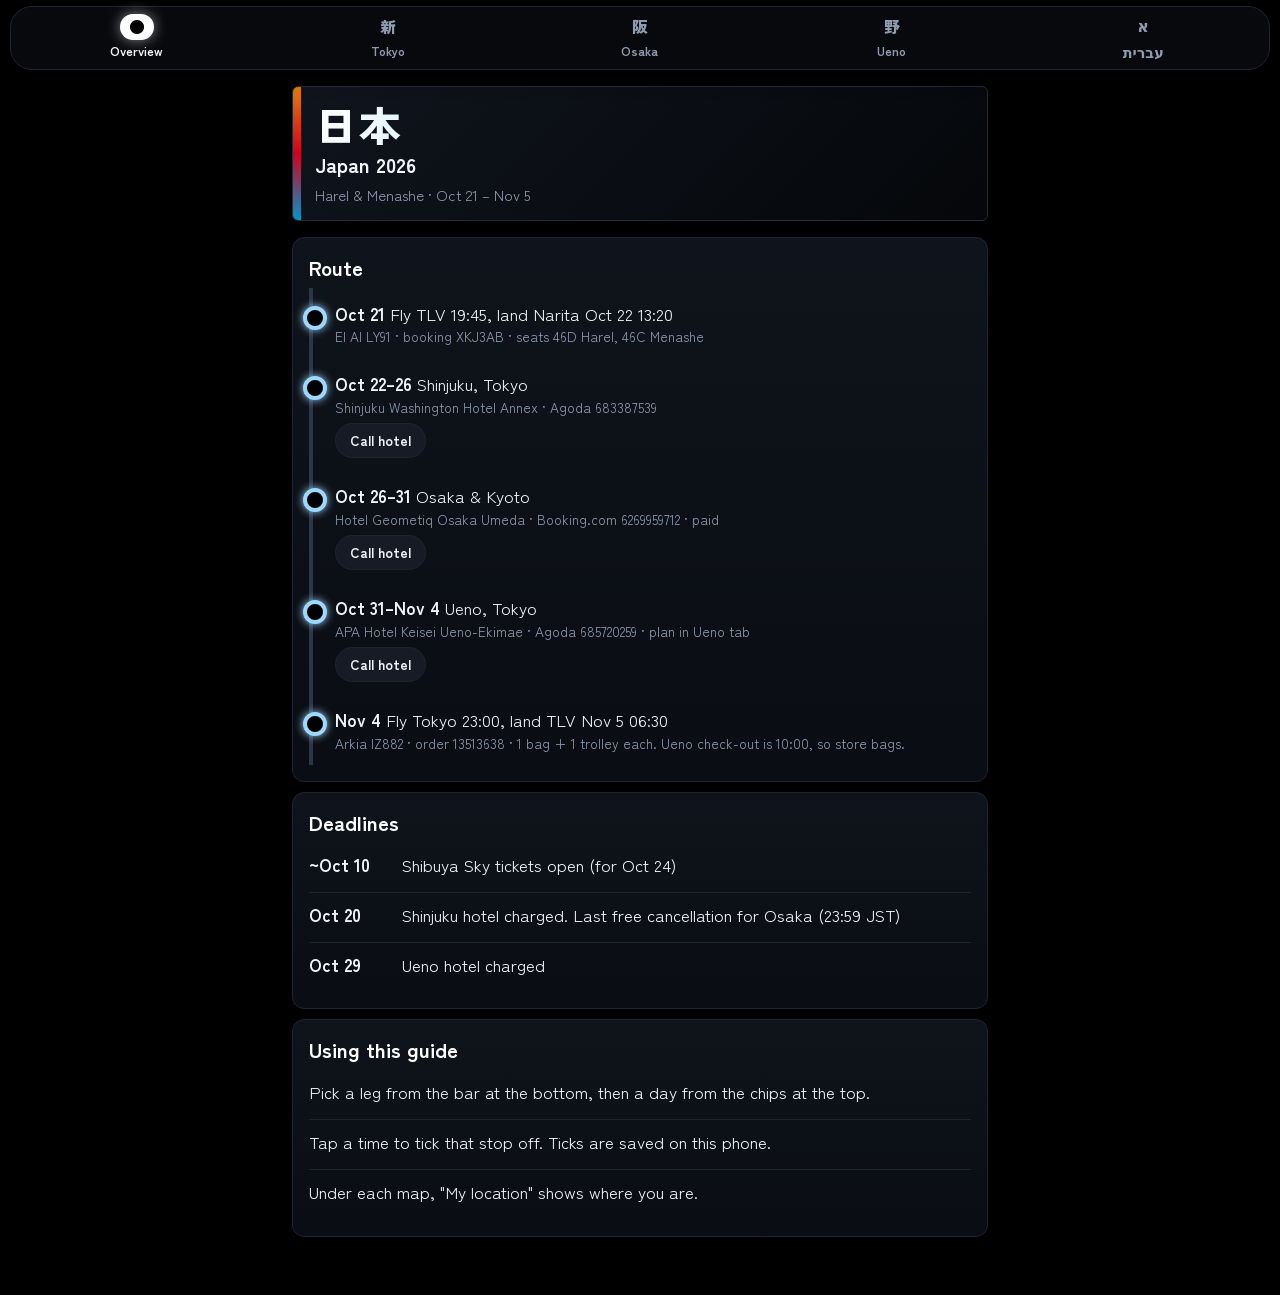
==== index.html @ aba6e469 "Lazy-load Leaflet, add service worker for offline use" ====
<!DOCTYPE html>
<html lang="en"><head><meta charset="utf-8"><meta name="viewport" content="width=device-width, initial-scale=1, viewport-fit=cover">
<meta name="theme-color" content="#000000"><title>Japan 2026</title>
<link rel="preconnect" href="https://fonts.googleapis.com"><link href="https://fonts.googleapis.com/css2?family=Zen+Kaku+Gothic+New:wght@400;500;700;900&display=swap" rel="stylesheet" media="print" onload="this.media='all'">
<style>:root {
  --bg:#000; --surface:#0d1017; --ink:#f2f4f8; --muted:#8f9bb0; --line:#1e2532; --soft:#161b26;
  --tab-h:64px; --font:"Zen Kaku Gothic New","Hiragino Sans","Yu Gothic",system-ui,-apple-system,"Segoe UI",sans-serif;
  color-scheme:dark;
}
* { box-sizing:border-box; -webkit-tap-highlight-color:transparent; }
html { scroll-behavior:smooth; }
body { margin:0; font-family:var(--font); font-size:17px; line-height:1.6; background:var(--bg); color:var(--ink); padding-bottom:calc(var(--tab-h) + env(safe-area-inset-bottom) + 16px); }
a { color:inherit; }
button { font:inherit; color:inherit; }
:focus-visible { outline:3px solid #0095c8; outline-offset:2px; }

.leg { display:none; max-width:720px; margin:0 auto; }
.leg.on { display:block; }
main { padding:6px 12px 24px; }
.panel { display:none; --c:var(--ink); }
.panel.on { display:block; }

/* Station nameplate */
.plate { position:relative; margin:12px 12px 0; padding:16px 16px 14px 22px; background:var(--surface); border:1px solid var(--line); border-radius:6px; overflow:hidden; }
.plate::before { content:""; position:absolute; left:0; top:0; bottom:0; width:8px; background:var(--ink); }
.plate .kanji { font-size:2.6rem; font-weight:900; line-height:1.05; letter-spacing:.04em; }
.plate h1 { margin:2px 0 0; font-size:1.25rem; font-weight:700; }
.plate p { margin:2px 0 0; color:var(--muted); font-size:.92rem; }
.pl-nb { display:flex; justify-content:space-between; margin-top:12px; padding-top:8px; border-top:1px solid var(--line); color:var(--muted); font-size:.85rem; font-weight:500; }

/* Day chips */
.chips { position:sticky; top:0; z-index:1200; display:flex; gap:8px; overflow-x:auto; padding:10px 12px; margin-top:8px; background:var(--bg); scrollbar-width:none; }
.chips::-webkit-scrollbar { display:none; }
.chips button { flex:0 0 auto; display:flex; flex-direction:column; align-items:center; justify-content:center; min-width:52px; height:56px; padding:0 10px; border-radius:14px; border:2px solid var(--line); background:var(--surface); cursor:pointer; line-height:1.1; }
.chips button b { font-size:1.25rem; font-weight:900; }
.chips button i { font-style:normal; font-size:.72rem; color:var(--muted); font-weight:500; }
.chips button.txt { font-weight:700; font-size:.95rem; padding:0 16px; }
.chips button.on { background:var(--c, var(--ink)); border-color:var(--c, var(--ink)); color:#fff; }
.chips button.on i { color:rgba(255,255,255,.85); }
.chips button.txt.on { --c:var(--ink); }
@media (prefers-color-scheme: dark) { .chips button.txt.on { background:#e9edf4; color:#0f1520; border-color:#e9edf4; } }

/* Cards */
.card { background:var(--surface); border:1px solid var(--line); border-radius:12px; padding:16px; margin:10px 0; }
.card h2 { margin:0 0 4px; font-size:1.3rem; line-height:1.25; font-weight:700; }
.date { color:var(--muted); font-size:.9rem; margin-bottom:10px; }
.day-head { display:flex; align-items:center; gap:12px; margin-bottom:8px; }
.badge { flex:0 0 auto; width:48px; height:48px; border-radius:50%; display:flex; align-items:center; justify-content:center; font-weight:900; font-size:1.3rem; color:#fff; background:var(--c); }
.steps { display:inline-block; background:var(--soft); color:var(--muted); font-size:.82rem; font-weight:500; padding:3px 12px; border-radius:99px; margin:2px 0 14px; }

/* Timeline as a transit line */
.timeline { position:relative; margin:0; padding:0 0 0 0; }
.timeline::before { content:""; position:absolute; left:79px; top:14px; bottom:14px; width:6px; border-radius:3px; background:var(--c); opacity:.85; }
.slot { position:relative; display:flex; gap:0; padding:8px 0 12px; }
.slot::before { content:""; position:absolute; left:73px; top:14px; width:18px; height:18px; border-radius:50%; background:var(--surface); border:4px solid var(--c); z-index:1; }
.slot.done::before { background:var(--c); }
.time { flex:0 0 64px; margin:0; padding:6px 0; text-align:left; font-weight:700; font-size:.88rem; line-height:1.25; color:var(--ink); background:none; border:0; cursor:pointer; min-height:44px; }
.slot.done .time, .slot.done .what { opacity:.5; }
.slot.done .what b { text-decoration:line-through; text-decoration-thickness:1px; }
.what { flex:1; padding-left:42px; min-width:0; }
.what b { display:block; font-size:1.02rem; font-weight:700; line-height:1.35; }
.what span { color:var(--muted); font-size:.93rem; }
.what b .tag { margin-left:6px; }
.what a.pic { display:inline-block; margin-top:4px; padding:4px 0; font-size:.85rem; font-weight:700; color:#0068b0; text-decoration:none; }
@media (prefers-color-scheme: dark) { .what a.pic { color:#6cb6ff; } }

.tag { display:inline-block; font-size:.7rem; font-weight:700; padding:1px 8px; border-radius:99px; vertical-align:middle; background:var(--soft); color:var(--muted); border:1px solid var(--line); }
.tag.book { background:#c8102e; border-color:#c8102e; color:#fff; }
.tag.food { background:#fde7c2; border-color:#f0c56f; color:#6b4300; }
.tag.opt { background:#d8f0e3; border-color:#a5d6bb; color:#14532d; }
.tag.move { background:var(--soft); }
@media (prefers-color-scheme: dark) { .tag.food { background:#4a3711; border-color:#7a5b1a; color:#ffd699; } .tag.opt { background:#143a28; border-color:#27623f; color:#9be3bb; } }

.note { background:#fff1cf; border-left:5px solid #e0a200; color:#4a3500; border-radius:6px; padding:10px 12px; margin-top:10px; font-size:.92rem; }
@media (prefers-color-scheme: dark) { .note { background:#3a2e10; color:#ffe2a0; } }

/* Maps and route button */
.daymap { height:300px; border-radius:10px; margin-top:12px; border:1px solid var(--line); background:#e8e4dc; }
.maptools { display:flex; flex-wrap:wrap; gap:8px; margin-top:8px; }
.maptools button, .maptools label { display:inline-flex; align-items:center; gap:6px; min-height:44px; padding:0 14px; border-radius:10px; border:1px solid var(--line); background:var(--soft); font-size:.9rem; font-weight:700; cursor:pointer; }
.route { display:flex; align-items:center; justify-content:center; min-height:48px; margin-top:8px; text-decoration:none; font-weight:700; border-radius:10px; background:var(--c); color:#fff; }

.pin { width:30px; height:30px; border-radius:50% 50% 50% 0; transform:rotate(-45deg); background:var(--c); border:2px solid #fff; display:flex; align-items:center; justify-content:center; box-shadow:0 2px 6px rgba(0,0,0,.45); }
.pin span { transform:rotate(45deg); color:#fff; font:700 12px var(--font); }
.pl { width:26px; height:26px; border-radius:50%; background:#fff; border:2px solid #17233a; display:flex; align-items:center; justify-content:center; font-size:14px; box-shadow:0 1px 4px rgba(0,0,0,.4); }
.leaflet-popup-content { font-family:var(--font); }

/* Tables, lists */
table { width:100%; border-collapse:collapse; font-size:.95rem; }
td, th { text-align:left; padding:10px 4px; border-top:1px solid var(--line); vertical-align:top; }
tr:first-child td { border-top:none; }
th { color:var(--muted); font-weight:700; border-top:none; font-size:.85rem; }
td:first-child { color:var(--muted); width:32%; }
ul { margin:8px 0 0; padding-left:20px; }
li { margin:6px 0; }
ul.plain, ul.checks { list-style:none; padding:0; }
ul.plain li { padding:8px 0; border-top:1px solid var(--line); }
ul.plain li:first-child { border-top:none; }
ul.plain b { display:inline-block; min-width:5.2em; }
ul.checks li { display:flex; gap:12px; align-items:flex-start; padding:8px 0; border-top:1px solid var(--line); cursor:pointer; }
ul.checks li:first-child { border-top:none; }
ul.checks input { flex:0 0 auto; width:24px; height:24px; margin-top:2px; accent-color:var(--ink); }
ul.checks li.done span { opacity:.5; text-decoration:line-through; }

.route-list { list-style:none; margin:8px 0 0; padding:0; }
.route-list li { margin:0; padding:12px 0 12px 22px; border-left:4px solid var(--ink); position:relative; }
.route-list li::before { content:""; position:absolute; left:-10px; top:18px; width:16px; height:16px; border-radius:50%; background:var(--surface); border:4px solid var(--ink); }
.route-list small { display:block; color:var(--muted); font-size:.85rem; line-height:1.4; }
.route-list a { display:inline-block; margin-top:6px; padding:6px 14px; border-radius:99px; background:var(--soft); border:1px solid var(--line); font-weight:700; font-size:.85rem; text-decoration:none; }
.today-card { border-left:8px solid var(--c, var(--ink)); }
.today-card button { min-height:48px; padding:0 20px; margin-top:6px; border:0; border-radius:10px; background:var(--c, var(--ink)); color:#fff; font-weight:700; cursor:pointer; }

/* Bottom bar */
.tabbar { position:fixed; left:0; right:0; bottom:0; z-index:1300; display:flex; height:calc(var(--tab-h) + env(safe-area-inset-bottom)); padding-bottom:env(safe-area-inset-bottom); background:var(--surface); border-top:1px solid var(--line); }
.tabbar button { flex:1; display:flex; flex-direction:column; align-items:center; justify-content:center; gap:2px; border:0; background:none; font-size:.78rem; font-weight:700; color:var(--muted); cursor:pointer; }
.tabbar .ic { display:flex; align-items:center; justify-content:center; width:34px; height:26px; border-radius:13px; font-size:1rem; font-weight:900; }
.tabbar button.on { color:var(--ink); }
.tabbar button.on .ic { background:var(--ink); color:var(--bg); }
.tabbar button.soon { opacity:.65; }

@media (prefers-reduced-motion: reduce) { html { scroll-behavior:auto; } }

/* ---- Black theme + life: glow in each day's line colour, one gentle motion layer ---- */
.plate { background:linear-gradient(135deg,#10141d 0%,#05070a 100%); border-color:#232b3a; }
.plate::before { width:8px; background:linear-gradient(180deg,#e0800a,#d4001a,#0095c8,#00946a,#7f5fc7,#d63f86,#e0800a); background-size:100% 300%; animation:lines 9s linear infinite; }
@keyframes lines { to { background-position:0 300%; } }
.plate .kanji { background:linear-gradient(90deg,#fff,#9fd8ff 50%,#ffb3d1); -webkit-background-clip:text; background-clip:text; color:transparent; }
.card { background:linear-gradient(180deg,#0f131b,#0a0d13); }
.card h2 { color:#fff; }

.chips { background:rgba(0,0,0,.88); backdrop-filter:blur(10px); }
.chips button { background:#0d1017; border-color:#222a38; transition:transform .15s, box-shadow .2s; }
.chips button:active { transform:scale(.94); }
.chips button.on { box-shadow:0 0 16px -1px var(--c, #fff), inset 0 0 0 1px rgba(255,255,255,.25); }
.chips button.txt.on { background:#f2f4f8; color:#000; border-color:#f2f4f8; box-shadow:0 0 14px rgba(255,255,255,.35); }

.badge { box-shadow:0 0 18px var(--c); }
.timeline::before { box-shadow:0 0 12px var(--c); opacity:1; }
.slot::before { background:#000; box-shadow:0 0 10px var(--c); }
.slot.done::before { background:var(--c); }
.slot:not(.done):first-child::before { animation:pulse 2.2s ease-out infinite; }
@keyframes pulse { 0% { box-shadow:0 0 0 0 var(--c); } 70% { box-shadow:0 0 0 12px transparent; } 100% { box-shadow:0 0 0 0 transparent; } }
.time { color:#fff; }
.what a.pic { color:#6cb6ff; }
.panel.on { animation:rise .35s ease-out; }
@keyframes rise { from { opacity:0; transform:translateY(8px); } to { opacity:1; transform:none; } }

.tag.food { background:#3d2d0c; border-color:#7a5b1a; color:#ffd699; }
.tag.opt { background:#10331f; border-color:#27623f; color:#9be3bb; }
.tag.book { box-shadow:0 0 10px rgba(255,40,70,.55); }
.note { background:#2a210a; color:#ffe2a0; border-left-color:#ffb800; }

.daymap { background:#111; border-color:#232b3a; }
.daymap .leaflet-tile-pane { filter:invert(1) hue-rotate(180deg) brightness(.95) contrast(.9) saturate(.8); }
.pin { box-shadow:0 0 14px var(--c), 0 2px 6px rgba(0,0,0,.6); }
.route { box-shadow:0 0 18px -4px var(--c); transition:transform .15s; }
.route:active, .today-card button:active { transform:scale(.97); }
.today-card { box-shadow:0 0 24px -8px var(--c, #fff); }
.route-list li { border-left-color:#2c3646; }
.route-list li::before { background:#000; border-color:#9fd8ff; box-shadow:0 0 8px #9fd8ff; }
.tabbar { background:rgba(8,10,15,.92); backdrop-filter:blur(12px); border-top-color:#222a38; }
.tabbar button.on .ic { background:#fff; color:#000; box-shadow:0 0 14px rgba(255,255,255,.5); }
ul.checks input { accent-color:#4fd1c5; }
@media (prefers-reduced-motion: reduce) { *, *::before { animation:none !important; } }

/* floating tab bar, lifted off the bottom edge */
:root { --tab-lift:22px; }
body { padding-bottom:calc(var(--tab-h) + var(--tab-lift) + env(safe-area-inset-bottom) + 24px); }
.tabbar { left:10px; right:10px; bottom:calc(var(--tab-lift) + env(safe-area-inset-bottom)); height:var(--tab-h); padding-bottom:0; border:1px solid var(--line); border-radius:22px; box-shadow:0 8px 28px rgba(0,0,0,.45); }
.tabbar button.he { font-size:.9rem; }
/* Google Translate (Hebrew): hide its banner/widget */
.skiptranslate iframe, .goog-te-banner-frame { display:none !important; }
body { top:0 !important; }
#gte { display:none; }
html[dir=rtl] .chips, html[dir=rtl] .tabbar { direction:rtl; }

/* tab bar at the top */
body { padding-top:calc(var(--tab-h) + env(safe-area-inset-top) + 10px); padding-bottom:24px; }
.tabbar { bottom:auto; top:calc(env(safe-area-inset-top) + 6px); box-shadow:0 6px 20px rgba(0,0,0,.4); }
.chips { top:calc(var(--tab-h) + env(safe-area-inset-top) + 12px); margin-top:0; }

.pn { display:inline-flex; align-items:center; justify-content:center; min-width:20px; height:20px; padding:0 5px; margin-right:7px; border-radius:10px; background:var(--c); color:#fff; font:700 12px var(--font); vertical-align:1px; box-sizing:border-box; }
.todo-h { margin:18px 0 6px; font:700 13px var(--font); letter-spacing:.04em; text-transform:uppercase; opacity:.7; }
</style></head><body>
<section class="leg" id="leg0">
<header class="plate"><div class="kanji">日本</div><div class="pl-main"><h1>Japan 2026</h1><p>Harel &amp; Menashe &middot; Oct 21 &ndash; Nov 5</p></div></header>
<main>
<article class="panel on" id="ov"><div id="today"></div>
<div class="card"><h2>Route</h2><ol class="route-list">
<li><b>Oct 21</b> Fly TLV 19:45, land Narita Oct 22 13:20<small>El Al LY91 &middot; booking XKJ3AB &middot; seats 46D Harel, 46C Menashe</small></li>
<li><b>Oct 22&ndash;26</b> Shinjuku, Tokyo<small>Shinjuku Washington Hotel Annex &middot; Agoda 683387539</small><a href="tel:+81333433111">Call hotel</a></li>
<li><b>Oct 26&ndash;31</b> Osaka &amp; Kyoto<small>Hotel Geometiq Osaka Umeda &middot; Booking.com 6269959712 &middot; paid</small><a href="tel:+81663111551">Call hotel</a></li>
<li><b>Oct 31&ndash;Nov 4</b> Ueno, Tokyo<small>APA Hotel Keisei Ueno-Ekimae &middot; Agoda 685720259 &middot; plan in Ueno tab</small><a href="tel:+81358466811">Call hotel</a></li>
<li><b>Nov 4</b> Fly Tokyo 23:00, land TLV Nov 5 06:30<small>Arkia IZ882 &middot; order 13513638 &middot; 1 bag + 1 trolley each. Ueno check-out is 10:00, so store bags.</small></li>
</ol></div>
<div class="card"><h2>Deadlines</h2><ul class="plain">
<li><b>~Oct 10</b> Shibuya Sky tickets open (for Oct 24)</li>
<li><b>Oct 20</b> Shinjuku hotel charged. Last free cancellation for Osaka (23:59 JST)</li>
<li><b>Oct 29</b> Ueno hotel charged</li></ul></div>
<div class="card"><h2>Using this guide</h2><ul class="plain">
<li>Pick a leg from the bar at the bottom, then a day from the chips at the top.</li>
<li>Tap a time to tick that stop off. Ticks are saved on this phone.</li>
<li>Under each map, "My location" shows where you are.</li></ul></div>
</article></main></section>
<section class="leg" id="leg1"><header class="plate"><div class="kanji">新宿</div><div class="pl-main"><h1>Shinjuku, Tokyo</h1><p>Thu Oct 22 &ndash; Mon Oct 26 &middot; 4 nights &middot; Shinjuku Washington Hotel Annex</p></div><div class="pl-nb"><span>&lsaquo; Narita</span><span>Osaka &rsaquo;</span></div></header><nav class="chips"><button class="txt" data-p="l1-info">Info</button><button data-p="l1-day1" style="--c:#e0800a"><b>22</b><i>Thu</i></button><button data-p="l1-day2" style="--c:#d4001a"><b>23</b><i>Fri</i></button><button data-p="l1-day3" style="--c:#0095c8"><b>24</b><i>Sat</i></button><button data-p="l1-day4" style="--c:#00946a"><b>25</b><i>Sun</i></button><button data-p="l1-day5" style="--c:#7f5fc7"><b>26</b><i>Mon</i></button><button class="txt" data-p="l1-steps">Steps</button><button class="txt" data-p="l1-walkin">Walk-in</button><button class="txt" data-p="l1-todo">To book</button></nav><main><article class="panel" id="l1-info"><div class="card">
  <h2>Hotel &amp; Logistics</h2>
  <table>
    <tr><td>Hotel</td><td>Shinjuku Washington Hotel Annex<br>Nishishinjuku 3-2-9, Shinjuku-ku, Tokyo 160-8336</td></tr>
    <tr><td>Check-in / out</td><td>After 14:00 (Oct 22) / before 11:00 (Oct 26)</td></tr>
    <tr><td>Room</td><td>Standard Double, non-smoking (twin beds requested, not guaranteed)</td></tr>
    <tr><td>Booking</td><td>Agoda #683387539 &middot; hotel tel +81 3 3343 3111</td></tr>
    <tr><td>Station to hotel</td><td>Underground pedestrian tunnel from Shinjuku Station to the hotel area. Calm and flat, no need for a taxi.</td></tr>
    <tr><td>Arrival</td><td>EL AL LY91 lands Narita 13:20 on Oct 22</td></tr>
  </table>
</div></article><article class="panel" id="l1-day1" data-date="2026-10-22" style="--c:#e0800a"><div class="card">
  <div class="day-head"><div class="badge">22</div><div><h2>Neon Shinjuku</h2><div class="date" style="margin:0">Thu, Oct 22 &middot; arrival day, keep it light</div></div></div>
  <div class="steps">Est. ~10,000 steps (~7 km), including the airport</div>
  <div class="timeline">
    <div class="slot"><div class="time">13:20</div><div class="what"><b>Land at Narita</b><span>Immigration and bags take about 1 to 1.5 hours.</span></div></div>
    <div class="slot"><div class="time">~15:00</div><div class="what"><b>Train to Shinjuku</b><span>Narita Express is about 80 minutes. From Shinjuku Station, use the underground walkway to the hotel. Expect to reach the hotel around 16:30 to 17:00.</span></div></div>
    <div class="slot"><div class="time">17:00</div><div class="what"><b>Check in, drop bags, short rest</b></div></div>
    <div class="slot"><div class="time">18:00</div><div class="what"><b><span class="pn">1</span>Omoide Yokocho (Memory Lane)</b><span>Lanterns are lit and smoke rises from the yakitori stalls. Go before the peak late rush.</span></div></div>
    <div class="slot"><div class="time">19:30</div><div class="what"><b><span class="pn">2-3</span>East Shinjuku &amp; Kabukicho</b><span>Neon signs, street vibe, and the giant 3D cat near the east exit.</span></div></div>
    <div class="slot"><div class="time">20:15</div><div class="what"><b><span class="pn">4-5</span>Hanazono Shrine &amp; Golden Gai<span class="tag">added</span></b><span>Small vermilion shrine next to Kabukicho, then walk through the alleys of tiny bars. Head back to the hotel and sleep early.</span></div></div>
    <div class="slot"><div class="time">Optional</div><div class="what"><b><span class="pn">6</span>Tokyo Metropolitan Government Building<span class="tag opt">optional</span></b><span>Free 45th-floor night view, walkable from the hotel. Skip it if jet lag hits.</span></div></div>
  </div>
  <div class="daymap" id="l1-map1"></div>
  <a class="route" data-day="1" target="_blank" rel="noopener">Open Day 1 route in Google Maps</a>
</div></article><article class="panel" id="l1-day2" data-date="2026-10-23" style="--c:#d4001a"><div class="card">
  <div class="day-head"><div class="badge">23</div><div><h2>Forest Shrine &amp; Shibuya</h2><div class="date" style="margin:0">Fri, Oct 23</div></div></div>
  <div class="steps">Est. ~14,000 steps (~10 km), up to ~16,500 with the optional stops</div>
  <div class="timeline">
    <div class="slot"><div class="time">8:00-9:30</div><div class="what"><b><span class="pn">1</span>Meiji Jingu Shrine</b><span>Go at opening for quiet gravel forest paths and few crowds.</span></div></div>
    <div class="slot"><div class="time">9:45</div><div class="what"><b><span class="pn">2</span>Takeshita Street, Harajuku<span class="tag opt">if there is time</span></b><span>Right outside the shrine exit. Crowded and colorful, so only a short walk through.</span></div></div>
    <div class="slot"><div class="time">Midday</div><div class="what"><b><span class="pn">3</span>Omotesando Avenue</b><span>Easy stroll.</span></div></div>
    <div class="slot"><div class="time">Afternoon</div><div class="what"><b><span class="pn">4-5</span>Cat Street to Shibuya</b><span>Walk it, then see the Shibuya Scramble.</span></div></div>
    <div class="slot"><div class="time">Evening</div><div class="what"><b><span class="pn">6</span>Miyashita Park rooftop garden &amp; dinner</b></div></div>
    <div class="slot"><div class="time">After dinner</div><div class="what"><b><span class="pn">7</span>Nonbei Yokocho, Shibuya<span class="tag opt">if there is time</span></b><span>Small lantern alley near Shibuya Station, a quieter version of Omoide Yokocho.</span></div></div>
  </div>
  <div class="daymap" id="l1-map2"></div>
  <a class="route" data-day="2" target="_blank" rel="noopener">Open Day 2 route in Google Maps</a>
</div></article><article class="panel" id="l1-day3" data-date="2026-10-24" style="--c:#0095c8"><div class="card">
  <div class="day-head"><div class="badge">24</div><div><h2>Market, Gardens &amp; Sunset Deck</h2><div class="date" style="margin:0">Sat, Oct 24 &middot; Tsukiji moved here because many stalls are closed on Sundays</div></div></div>
  <div class="steps">Est. ~16,500 steps (~12 km)</div>
  <div class="timeline">
    <div class="slot"><div class="time">8:00-10:00</div><div class="what"><b><span class="pn">1</span>Tsukiji Outer Market</b><span>Street food: tamagoyaki, grilled skewers, fruit, green tea. Best early.</span></div></div>
    <div class="slot"><div class="time">~10:00</div><div class="what"><b><span class="pn">2</span>Tsukiji Hongwanji Temple<span class="tag">added</span></b><span>Next to the market, free to enter, with an unusual Indian-style building.</span></div></div>
    <div class="slot"><div class="time">~10:30</div><div class="what"><b><span class="pn">3</span>Hamarikyu Gardens<span class="tag">added</span></b><span>About a 15 minute walk from the market. Tidal pond and a teahouse, small entry fee.</span></div></div>
    <div class="slot"><div class="time">~16:00</div><div class="what"><b><span class="pn">4</span>Shibuya Sky, sunset slot<span class="tag book">book ticket</span></b><span>Sunset is around 16:50 in late October, so enter by about 16:00. Then dinner.</span></div></div>
  </div>
  <div class="note">This is the heaviest day. Shimokitazawa moved to Leg 3 (Nov 3). Drop Hamarikyu first if anyone is tired.</div>
  <div class="daymap" id="l1-map3"></div>
  <a class="route" data-day="3" target="_blank" rel="noopener">Open Day 3 route in Google Maps</a>
</div></article><article class="panel" id="l1-day4" data-date="2026-10-25" style="--c:#00946a"><div class="card">
  <div class="day-head"><div class="badge">25</div><div><h2>Garden, teamLab &amp; Tokyo Tower Temple</h2><div class="date" style="margin:0">Sun, Oct 25</div></div></div>
  <div class="steps">Est. ~16,000 steps (~11.5 km)</div>
  <div class="timeline">
    <div class="slot"><div class="time">9:00-10:30</div><div class="what"><b><span class="pn">1</span>Shinjuku Gyoen National Garden</b><span>Opens at 9:00. Peaceful autumn paths. Closed Mondays.</span></div></div>
    <div class="slot"><div class="time">~11:00</div><div class="what"><b><span class="pn">2</span>Isetan Shinjuku food hall<span class="tag">added</span></b><span>Basement food hall, a short walk from the garden. Good for lunch or snacks. Check the opening time first.</span></div></div>
    <div class="slot"><div class="time">Midday</div><div class="what"><b><span class="pn">3</span>teamLab Borderless, Azabudai Hills<span class="tag book">book ticket</span></b><span>Timed entry.</span></div></div>
    <div class="slot"><div class="time">Afternoon</div><div class="what"><b><span class="pn">4</span>Zojo-ji Temple</b><span>600-year-old temple with its big wooden gate framing Tokyo Tower. About a 10 to 15 minute walk from Azabudai Hills.</span></div></div>
    <div class="slot"><div class="time">Evening</div><div class="what"><b><span class="pn">5</span>Akasaka Hie Shrine &amp; relaxed dinner<span class="tag">added</span></b><span>Famous row of red torii gates, then dinner in Akasaka or back near Shinjuku. Pack tonight for the Osaka move.</span></div></div>
  </div>
  <div class="daymap" id="l1-map4"></div>
  <a class="route" data-day="4" target="_blank" rel="noopener">Open Day 4 route in Google Maps</a>
</div></article><article class="panel" id="l1-day5" data-date="2026-10-26" style="--c:#7f5fc7"><div class="card">
  <div class="day-head"><div class="badge">26</div><div><h2>Move to Osaka</h2><div class="date" style="margin:0">Mon, Oct 26</div></div></div>
  <div class="steps">Est. ~2,000 steps before the train (~1.5 km)</div>
  <div class="timeline">
    <div class="slot"><div class="time">Before 11:00</div><div class="what"><b>Check out</b><span>Continues in Leg 2 (Osaka, Hotel Geometiq Umeda).</span></div></div>
  </div>
</div></article><article class="panel" id="l1-steps"><div class="card">
  <h2>Steps Overview</h2>
  <div class="date">Rough estimates at about 1,400 steps per km, including station transfers. Real numbers depend on pace and detours.</div>
  <table>
    <tr><th>Day</th><th>Steps</th><th>Distance</th></tr>
    <tr><td>Thu Oct 22</td><td>~10,000</td><td>~7 km</td></tr>
    <tr><td>Fri Oct 23</td><td>~14,000 to 16,500</td><td>~10 to 12 km</td></tr>
    <tr><td>Sat Oct 24</td><td>~16,500</td><td>~12 km</td></tr>
    <tr><td>Sun Oct 25</td><td>~16,000</td><td>~11.5 km</td></tr>
  </table>
</div></article><article class="panel" id="l1-walkin"><div class="card"><h2>Walk-in and tips</h2><ul class="plain"><li>Saved reel place, Chermside steak sandwich, Harajuku: Fri Oct 23 around 12:00, between Omotesando and Cat Street. Walk-in.</li><li>Saved reel place, Zauo Shibuya (catch your own fish): Fri Oct 23 dinner at ~18:30, after Miyashita Park. Walk-in, but check if it takes bookings for the evening.</li><li>From the Hoang Pham guide, Uobei Shibuya Dogenzaka (conveyor-belt sushi ordered on a touchscreen, sent out on a fast belt): Fri Oct 23 at ~19:30 if you skip Zauo, or a quick lunch near Shibuya Crossing. Walk-in, expect a short queue at peak hours.</li><li>From the guide, Ichiran Ramen (solo booths, tick your own order sheet): Sat Oct 24 late evening, or Oct 22 night in Shinjuku. Open 24h at most branches, walk-in.</li><li>Saved reel place, Kinpuku Sakaba, Kabukicho (all-you-can-drink): Thu Oct 22 after Golden Gai, ~21:00, or Sun Oct 25 evening if you are too tired on arrival. Walk-in. Same area as the Giant 3D Cat and Godzilla Head (Oct 22, ~19:30).</li><li>Verify opening hours on official sites before each day</li></ul></div></article><article class="panel" id="l1-todo"><div class="card"><h2>To book</h2><h3 class="todo-h">Transport</h3><ul><li>Narita Express to Shinjuku for Oct 22</li></ul><h3 class="todo-h">Attractions and tickets</h3><ul><li>Shibuya Sky, sunset slot on Oct 24: sales open 14 days ahead, so about Oct 10. Check the exact opening time on the site.</li><li>teamLab Borderless, ticket for Oct 25: usually available, so low priority. Book once plans are firm.</li></ul></div></article></main></section>
<section class="leg" id="leg2"><header class="plate"><div class="kanji">大阪</div><div class="pl-main"><h1>Osaka &amp; Kyoto</h1><p>Mon Oct 26 &ndash; Sat Oct 31 &middot; 5 nights &middot; Hotel Geometiq Osaka Umeda</p></div><div class="pl-nb"><span>&lsaquo; Shinjuku</span><span>Ueno &rsaquo;</span></div></header><nav class="chips"><button class="txt" data-p="l2-info">Info</button><button data-p="l2-day1" style="--c:#7f5fc7"><b>26</b><i>Mon</i></button><button data-p="l2-day2" style="--c:#008f8b"><b>27</b><i>Tue</i></button><button data-p="l2-day3" style="--c:#8c5528"><b>28</b><i>Wed</i></button><button data-p="l2-day4" style="--c:#d63f86"><b>29</b><i>Thu</i></button><button data-p="l2-day5" style="--c:#0068b0"><b>30</b><i>Fri</i></button><button data-p="l2-day6" style="--c:#4f9e3f"><b>31</b><i>Sat</i></button><button class="txt" data-p="l2-steps">Steps</button><button class="txt" data-p="l2-walkin">Walk-in</button><button class="txt" data-p="l2-todo">To book</button></nav><main><article class="panel" id="l2-info"><div class="card">
  <h2>Hotel &amp; Logistics</h2>
  <table>
    <tr><td>Hotel</td><td>HOTEL GEOMETIQ Osaka Umeda, an Ascend Collection Hotel<br>Kita-ku Sonezaki 2-15-23, Osaka 530-0051</td></tr>
    <tr><td>Check-in / out</td><td>From 15:00 (Oct 26) / by 11:00 (Oct 31)</td></tr>
    <tr><td>Room</td><td>Superior Twin, non-smoking, no meals</td></tr>
    <tr><td>Booking</td><td>Booking.com #6269959712 &middot; hotel tel +81 6 6311 1551</td></tr>
    <tr><td>Paid</td><td>Already paid in full. Local accommodation tax is paid at the hotel. Free cancellation until Oct 20, 23:59 JST.</td></tr>
    <tr><td>Why this base</td><td>Osaka Station and Umeda are close by. Kyoto is about 30 minutes from Osaka Station on the JR Special Rapid, so both Kyoto days are day trips with no hotel change.</td></tr>
  </table>
</div></article><article class="panel" id="l2-day1" data-date="2026-10-26" style="--c:#7f5fc7"><div class="card">
  <div class="day-head"><div class="badge">26</div><div><h2>Arrive &amp; Aquarium</h2><div class="date" style="margin:0">Mon, Oct 26 &middot; early start so the day is not lost to travel</div></div></div>
  <div class="steps">Est. ~10,000 steps (~7 km), including stations with luggage</div>
  <div class="timeline">
    <div class="slot"><div class="time">~7:30</div><div class="what"><b>Check out of Shinjuku<span class="tag move">travel</span></b><span>Check-out is before 11:00, so an early start is fine. Chuo Line from Shinjuku to Tokyo Station is about 15 minutes.</span></div></div>
    <div class="slot"><div class="time">~8:30</div><div class="what"><b>Shinkansen Tokyo to Shin-Osaka<span class="tag book">book seats</span></b><span>About 2.5 hours on the fast Nozomi, arriving around 11:00. Book reserved seats and check the large-suitcase rule. Buy a bento at Tokyo Station for the train.</span></div></div>
    <div class="slot"><div class="time">~11:30</div><div class="what"><b>Drop bags at the hotel<span class="tag move">travel</span></b><span>Check-in is not until 15:00, so ask the hotel to hold the luggage. JR from Shin-Osaka to Osaka Station, then a short walk.</span></div></div>
    <div class="slot"><div class="time">~12:30</div><div class="what"><b>Lunch around Umeda<span class="tag food">food</span></b><span>Easy meal near the hotel while waiting for check-in.</span></div></div>
    <div class="slot"><div class="time">~15:30</div><div class="what"><b>Check in and rest</b><span>Back at the hotel from 15:00. Short rest.</span></div></div>
    <div class="slot"><div class="time">~17:30</div><div class="what"><b><span class="pn">1</span>Osaka Aquarium Kaiyukan</b><span>One of the world's biggest aquariums, built around a huge Pacific Ocean tank with a whale shark. Open 10:00 to 20:00 in October with last entry at 19:00, so an evening visit works. Allow about 2 hours. JR Loop Line to Bentencho, then the Chuo Line to Osakako, about 30 minutes.</span><a class="pic" href="https://www.google.com/search?tbm=isch&q=Osaka+Aquarium+Kaiyukan+whale+shark" target="_blank" rel="noopener">See photos</a></div></div>
    <div class="slot"><div class="time">~19:45</div><div class="what"><b>Dinner on the way back<span class="tag food">food</span></b><span>Near the aquarium harbor area or back around Umeda. Early night.</span></div></div>
    <div class="slot"><div class="time">Optional</div><div class="what"><b><span class="pn">2</span>Umeda Sky Building, Floating Garden Observatory<span class="tag opt">optional</span></b><span>Two towers joined at the top by an open-air circular walkway with night views. Close to the hotel, so an easy option if you have energy left, or on the morning of Oct 31.</span><a class="pic" href="https://www.google.com/search?tbm=isch&q=Umeda+Sky+Building+Floating+Garden" target="_blank" rel="noopener">See photos</a></div></div>
  </div>
  <div class="note">Long day because of the early start. The shinkansen ride is your rest. If tired, skip the aquarium.</div>
  <div class="daymap" id="l2-map1"></div>
  <a class="route" data-day="1" target="_blank" rel="noopener">Open Oct 26 route in Google Maps</a>
</div></article><article class="panel" id="l2-day2" data-date="2026-10-27" style="--c:#008f8b"><div class="card">
  <div class="day-head"><div class="badge">27</div><div><h2>Kyoto: Fushimi Inari to Nishiki</h2><div class="date" style="margin:0">Tue, Oct 27 &middot; Kyoto day 1, south and east Kyoto</div></div></div>
  <div class="steps">Est. ~16,000 steps (~11.5 km), or ~19,000 with the Philosopher's Path</div>
  <div class="timeline">
    <div class="slot"><div class="time">7:30</div><div class="what"><b>Osaka to Fushimi Inari<span class="tag move">travel</span></b><span>JR Special Rapid to Kyoto (about 30 minutes), then the JR Nara Line to Inari Station (5 minutes).</span></div></div>
    <div class="slot"><div class="time">8:30-10:30</div><div class="what"><b><span class="pn">1</span>Fushimi Inari Taisha</b><span>Thousands of red torii gates winding up a forested hill. Go early to avoid crowds. The lower part is easy, and the full climb has many stairs, so go as far as you like and turn back.</span><a class="pic" href="https://www.google.com/search?tbm=isch&q=Fushimi+Inari+Taisha" target="_blank" rel="noopener">See photos</a></div></div>
    <div class="slot"><div class="time">~11:15</div><div class="what"><b><span class="pn">2</span>Kiyomizu-dera</b><span>A big wooden temple on a hillside with a large terrace and city views. The approach is uphill and busy, so take your time.</span><a class="pic" href="https://www.google.com/search?tbm=isch&q=Kiyomizu-dera" target="_blank" rel="noopener">See photos</a></div></div>
    <div class="slot"><div class="time">12:45</div><div class="what"><b><span class="pn">3</span>Sannenzaka &amp; Ninenzaka, lunch<span class="tag food">food</span></b><span>Stone-paved lanes of old shops and teahouses on the way down from Kiyomizu-dera. Walking here is part of the fun. Good place for lunch, sweets and tea.</span><a class="pic" href="https://www.google.com/search?tbm=isch&q=Sannenzaka+Ninenzaka+Kyoto" target="_blank" rel="noopener">See photos</a></div></div>
    <div class="slot"><div class="time">~14:00</div><div class="what"><b><span class="pn">4</span>Gion &amp; Hanamikoji Street</b><span>Old wooden teahouses. Geiko and maiko are most often seen around dusk, so you may or may not spot one at this time.</span><a class="pic" href="https://www.google.com/search?tbm=isch&q=Gion+Hanamikoji+Kyoto" target="_blank" rel="noopener">See photos</a></div></div>
    <div class="slot"><div class="time">~15:30</div><div class="what"><b><span class="pn">5</span>Nishiki Market, short visit<span class="tag food">food</span></b><span>A narrow covered market, known as Kyoto's kitchen. Keep it to about 30-40 minutes: walk the lane once, snack on skewers or tofu, and look at the knife shops (Aritsugu is here, if you want your knife). Many stalls close around 17:00, so arrive by 15:30.</span><a class="pic" href="https://www.google.com/search?tbm=isch&q=Nishiki+Market+Kyoto" target="_blank" rel="noopener">See photos</a></div></div>
    <div class="slot"><div class="time">~17:00</div><div class="what"><b>Back to Osaka<span class="tag move">travel</span></b><span>Hankyu Line from Kawaramachi to Umeda is about 45 minutes. Dinner near the hotel.</span></div></div>
    <div class="slot"><div class="time">Optional</div><div class="what"><b><span class="pn">6</span>Philosopher's Path &amp; Nanzen-ji<span class="tag opt">nice to have</span></b><span>A calm canal path of about 2 km lined with trees, running between Nanzen-ji temple and Ginkaku-ji. It's quiet and scenic, but it's in the north-east, away from Nishiki. It does not fit with Nishiki the same afternoon, so swap it in for Gion and Nishiki if you prefer quiet to markets. Needs about 2 hours.</span><a class="pic" href="https://www.google.com/search?tbm=isch&q=Philosophers+Path+Kyoto" target="_blank" rel="noopener">See photos</a></div></div>
  </div>
  <div class="note">Long day. If tired, skip Gion and go from the Sannenzaka lanes straight to Nishiki Market.</div>
  <div class="daymap" id="l2-map2"></div>
  <a class="route" data-day="2" target="_blank" rel="noopener">Open Oct 27 route in Google Maps</a>
</div></article><article class="panel" id="l2-day3" data-date="2026-10-28" style="--c:#8c5528"><div class="card">
  <div class="day-head"><div class="badge">28</div><div><h2>Water Bus, Castle &amp; Old Osaka</h2><div class="date" style="margin:0">Wed, Oct 28 &middot; the castle area first, then temple, shopping street and river</div></div></div>
  <div class="steps">Est. ~17,000 steps (~12 km)</div>
  <div class="timeline">
    <div class="slot"><div class="time">~9:15</div><div class="what"><b>Hotel to Osaka Castle Port<span class="tag move">travel</span></b><span>JR Loop Line from Osaka Station to Osakajokoen, about 15 minutes. Check the exact pier on the booking site.</span></div></div>
    <div class="slot"><div class="time">10:00-10:55</div><div class="what"><b><span class="pn">1</span>Osaka Water Bus (Aqualiner)<span class="tag book">book ticket</span></b><span>An hour-long boat loop through the city's rivers and canals, passing under bridges with views of the castle. Departs hourly from 10:00 to 16:00 at Osaka Castle Port and takes about 55 minutes. It runs in daytime only, so it can't be a night cruise. Check the schedule, since service changes by season.</span><a class="pic" href="https://www.google.com/search?tbm=isch&q=Osaka+Aqualiner+water+bus" target="_blank" rel="noopener">See photos</a></div></div>
    <div class="slot"><div class="time">~11:15</div><div class="what"><b><span class="pn">2</span>Osaka Castle</b><span>A large castle with moats, stone walls and a big park. Easy walking around the park. The castle interior has many steps, so it's optional.</span><a class="pic" href="https://www.google.com/search?tbm=isch&q=Osaka+Castle" target="_blank" rel="noopener">See photos</a></div></div>
    <div class="slot"><div class="time">~12:45</div><div class="what"><b>Lunch near the castle<span class="tag food">food</span></b><span>Park food stalls, or a short walk toward the next stop.</span></div></div>
    <div class="slot"><div class="time">~13:30</div><div class="what"><b><span class="pn">3</span>Osaka Museum of History</b><span>A museum beside the castle park, with life-size recreations of old Osaka streets. From its upper floors you get a view of the castle and the ruins of the old Naniwa Palace. Check opening hours and closed days.</span><a class="pic" href="https://www.google.com/search?tbm=isch&q=Osaka+Museum+of+History" target="_blank" rel="noopener">See photos</a></div></div>
    <div class="slot"><div class="time">~15:00</div><div class="what"><b><span class="pn">4</span>Shitenno-ji Temple</b><span>One of Japan's oldest Buddhist temples, founded in the 6th century, with a five-story pagoda and a flat layout. A short subway ride south of the castle on the Tanimachi Line.</span><a class="pic" href="https://www.google.com/search?tbm=isch&q=Shitenno-ji+Osaka" target="_blank" rel="noopener">See photos</a></div></div>
    <div class="slot"><div class="time">~16:15</div><div class="what"><b><span class="pn">5-6</span>Osaka Tenmangu &amp; Tenjinbashisuji shopping street<span class="tag opt">browse</span></b><span>A shrine, then one of Japan's longest covered shopping arcades with local snacks, small shops and eateries. Walk as much as you like, since it's flat and fun.</span><a class="pic" href="https://www.google.com/search?tbm=isch&q=Tenjinbashisuji+Shopping+Street+Osaka" target="_blank" rel="noopener">See photos</a></div></div>
    <div class="slot"><div class="time">~17:45-19:45</div><div class="what"><b>Onsen with an outdoor bath<span class="tag book">check first</span></b><span>About 2 hours in a tattoo-friendly public onsen with an open-air bath, in the Kita-ku / Umeda area (candidate: Tennen Onsen Naniwa no Yu; Radium Onsen and Healthy Spa Tateba are alternatives). It is a public bath (men's side), so you can go in together and meet at the exit. Verify the address, opening hours and tattoo rule before going. Bring a small towel, or rent one there.</span></div></div>
    <div class="slot"><div class="time">Evening</div><div class="what"><b>Dinner near the hotel<span class="tag food">food</span></b></div></div>
  </div>
  <div class="note">This is now a full day. If tired, drop Shitenno-ji first. The Nakanoshima rose garden was replaced by the onsen. I removed Nakazakicho because its cafes close early, around 18:00, and it no longer fits the schedule.</div>
  <div class="daymap" id="l2-map3"></div>
  <a class="route" data-day="3" target="_blank" rel="noopener">Open Oct 28 route in Google Maps</a>
</div></article><article class="panel" id="l2-day4" data-date="2026-10-29" style="--c:#d63f86"><div class="card">
  <div class="day-head"><div class="badge">29</div><div><h2>Kyoto: Arashiyama &amp; Golden Pavilion</h2><div class="date" style="margin:0">Thu, Oct 29 &middot; Kyoto day 2, west and north Kyoto</div></div></div>
  <div class="steps">Est. ~14,000 steps (~10 km), or ~15,000 with the scenic train</div>
  <div class="timeline">
    <div class="slot"><div class="time">7:30</div><div class="what"><b>Osaka to Arashiyama<span class="tag move">travel</span></b><span>JR Special Rapid to Kyoto, then the JR Sagano Line to Saga-Arashiyama. About 1 hour 15 minutes in total.</span></div></div>
    <div class="slot"><div class="time">~8:45</div><div class="what"><b><span class="pn">1</span>Arashiyama Bamboo Grove</b><span>A tall bamboo path that is quiet and atmospheric early in the morning and crowded later. Mostly flat.</span><a class="pic" href="https://www.google.com/search?tbm=isch&q=Arashiyama+Bamboo+Grove" target="_blank" rel="noopener">See photos</a></div></div>
    <div class="slot"><div class="time">~9:30</div><div class="what"><b><span class="pn">2</span>Tenryu-ji</b><span>A Zen temple with a large pond garden, next to the grove. Allow about an hour.</span><a class="pic" href="https://www.google.com/search?tbm=isch&q=Tenryu-ji+Kyoto+garden" target="_blank" rel="noopener">See photos</a></div></div>
    <div class="slot"><div class="time">~10:30</div><div class="what"><b><span class="pn">3</span>Togetsukyo Bridge &amp; Arashiyama main street<span class="tag food">food</span></b><span>A long wooden bridge over the river, then a street of snack stalls and small shops. Easy walking and a good place for an early lunch.</span><a class="pic" href="https://www.google.com/search?tbm=isch&q=Togetsukyo+Bridge+Arashiyama" target="_blank" rel="noopener">See photos</a></div></div>
    <div class="slot"><div class="time">~11:30</div><div class="what"><b><span class="pn">4</span>Sagano Romantic Train<span class="tag opt">nice to have</span><span class="tag book">check calendar</span></b><span>A scenic open-window train of about 25 minutes through a river gorge, from Arashiyama to Kameoka. It's one-way, so return by JR from Kameoka to Kyoto. It normally runs from March to late December and is usually closed on Wednesdays, so Thursday Oct 29 should normally be fine, but confirm the official calendar and timetable and book ahead.</span><a class="pic" href="https://www.google.com/search?tbm=isch&q=Sagano+Romantic+Train+Arashiyama" target="_blank" rel="noopener">See photos</a></div></div>
    <div class="slot"><div class="time">~13:00</div><div class="what"><b>To Kinkaku-ji<span class="tag move">travel</span></b><span>Without the train, leave Arashiyama around 13:00 by bus or tram, about 40 minutes. With the train, return via Kyoto and take a bus, arriving around 14:15.</span></div></div>
    <div class="slot"><div class="time">~13:45</div><div class="what"><b><span class="pn">5</span>Kinkaku-ji (Golden Pavilion)</b><span>A temple covered in gold leaf, reflected in a pond. It's a short flat walk through the garden, about an hour.</span><a class="pic" href="https://www.google.com/search?tbm=isch&q=Kinkaku-ji+Golden+Pavilion" target="_blank" rel="noopener">See photos</a></div></div>
    <div class="slot"><div class="time">~15:15</div><div class="what"><b>Back to Osaka<span class="tag move">travel</span></b><span>Bus to Kyoto Station, then the JR train to Osaka. Later if you took the scenic train.</span></div></div>
  </div>
  <div class="daymap" id="l2-map4"></div>
  <a class="route" data-day="4" target="_blank" rel="noopener">Open Oct 29 route in Google Maps</a>
</div></article><article class="panel" id="l2-day5" data-date="2026-10-30" style="--c:#0068b0"><div class="card">
  <div class="day-head"><div class="badge">30</div><div><h2>South Osaka, Food &amp; Dotonbori Night</h2><div class="date" style="margin:0">Fri, Oct 30 &middot; south to Dotonbori, ending with the night cruise</div></div></div>
  <div class="steps">Est. ~16,500 steps (~12 km)</div>
  <div class="timeline">
    <div class="slot"><div class="time">8:30</div><div class="what"><b>Hotel to Sumiyoshi Taisha<span class="tag move">travel</span></b><span>Subway to Namba, then the Nankai Line to Sumiyoshitaisha, about 40 minutes.</span></div></div>
    <div class="slot"><div class="time">~9:15</div><div class="what"><b><span class="pn">1</span>Sumiyoshi Taisha</b><span>One of Japan's oldest shrines, with a famous arched bridge. Quieter than Kyoto.</span><a class="pic" href="https://www.google.com/search?tbm=isch&q=Sumiyoshi+Taisha+Osaka" target="_blank" rel="noopener">See photos</a></div></div>
    <div class="slot"><div class="time">~11:15</div><div class="what"><b><span class="pn">2</span>Shinsekai &amp; Tsutenkaku Tower, lunch<span class="tag food">food</span></b><span>A retro neighborhood with neon signs and kushikatsu (deep-fried skewers) restaurants.</span><a class="pic" href="https://www.google.com/search?tbm=isch&q=Shinsekai+Osaka" target="_blank" rel="noopener">See photos</a></div></div>
    <div class="slot"><div class="time">~14:00</div><div class="what"><b><span class="pn">3</span>Kuromon Market<span class="tag food">food</span></b><span>A covered food market with seafood, wagyu skewers and fruit. Many stalls close by about 17:00, so go in the afternoon.</span><a class="pic" href="https://www.google.com/search?tbm=isch&q=Kuromon+Market+Osaka" target="_blank" rel="noopener">See photos</a></div></div>
    <div class="slot"><div class="time">~15:30</div><div class="what"><b><span class="pn">4</span>Shinsaibashi &amp; Amerikamura<span class="tag opt">browse</span></b><span>A long covered shopping arcade and a youth fashion district beside it. Shopping, snacks and street style, and the walk is part of the fun.</span><a class="pic" href="https://www.google.com/search?tbm=isch&q=Shinsaibashi+Amerikamura+Osaka" target="_blank" rel="noopener">See photos</a></div></div>
    <div class="slot"><div class="time">~18:00</div><div class="what"><b><span class="pn">6</span>Dinner in Dotonbori<span class="tag food">food</span></b><span>Takoyaki, okonomiyaki and ramen stalls and restaurants along the canal.</span></div></div>
    <div class="slot"><div class="time">~19:15</div><div class="what"><b><span class="pn">5</span>Hozenji Yokocho</b><span>A small stone alley with lanterns and a moss-covered Buddha statue, tucked beside Dotonbori.</span><a class="pic" href="https://www.google.com/search?tbm=isch&q=Hozenji+Yokocho" target="_blank" rel="noopener">See photos</a></div></div>
    <div class="slot"><div class="time">~19:45</div><div class="what"><b>Dotonbori night river cruise<span class="tag book">book ticket</span></b><span>See the neon signs and the Glico running man from the water. Check the exact length and departure times when booking, since I believe the standard Dotonbori cruise is shorter than an hour. Then walk the lit-up canal.</span><a class="pic" href="https://www.google.com/search?tbm=isch&q=Dotonbori+night+river+cruise" target="_blank" rel="noopener">See photos</a></div></div>
    <div class="slot"><div class="time">~21:00</div><div class="what"><b>Dotonbori at night</b><span>The Glico sign and neon canal street are best now. Then head back to the hotel.</span><a class="pic" href="https://www.google.com/search?tbm=isch&q=Dotonbori+Osaka+night" target="_blank" rel="noopener">See photos</a></div></div>
  </div>
  <div class="note">This is the heaviest Osaka day. If tired, drop Sumiyoshi Taisha first.</div>
  <div class="daymap" id="l2-map5"></div>
  <a class="route" data-day="5" target="_blank" rel="noopener">Open Oct 30 route in Google Maps</a>
</div></article><article class="panel" id="l2-day6" data-date="2026-10-31" style="--c:#4f9e3f"><div class="card">
  <div class="day-head"><div class="badge">31</div><div><h2>Back to Tokyo (Ueno)</h2><div class="date" style="margin:0">Sat, Oct 31 &middot; continues in Leg 3</div></div></div>
  <div class="steps">Est. ~3,000 steps (~2 km) plus stations</div>
  <div class="timeline">
    <div class="slot"><div class="time">Before 11:00</div><div class="what"><b>Check out</b><span>Last bit of shopping near Umeda if time allows.</span></div></div>
    <div class="slot"><div class="time">~11:30</div><div class="what"><b>Shinkansen to Tokyo<span class="tag book">book seats</span></b><span>About 2.5 hours, then the Yamanote Line to Ueno. APA Hotel Keisei Ueno-Ekimae checks in from 15:00.</span></div></div>
  </div>
</div></article><article class="panel" id="l2-steps"><div class="card">
  <h2>Steps Overview</h2>
  <div class="date">Rough estimates at about 1,400 steps per km, including station transfers. Real numbers depend on pace and detours.</div>
  <table>
    <tr><th>Day</th><th>Steps</th><th>Distance</th></tr>
    <tr><td>Mon Oct 26</td><td>~10,000</td><td>~7 km</td></tr>
    <tr><td>Tue Oct 27</td><td>~16,000 to 19,000</td><td>~11.5 to 13.5 km</td></tr>
    <tr><td>Wed Oct 28</td><td>~17,000</td><td>~12 km</td></tr>
    <tr><td>Thu Oct 29</td><td>~14,000 to 15,000</td><td>~10 to 10.5 km</td></tr>
    <tr><td>Fri Oct 30</td><td>~16,500</td><td>~12 km</td></tr>
    <tr><td>Sat Oct 31</td><td>~3,000</td><td>~2 km</td></tr>
  </table>
</div></article><article class="panel" id="l2-walkin"><div class="card"><h2>Walk-in and tips</h2><ul class="plain"><li>Oct 28 onsen (~17:45): pick one with an outdoor bath (Naniwa no Yu, Radium Onsen or Healthy Spa Tateba), confirm address, hours and tattoo rule. No booking usually needed.</li><li>Osaka Museum of History: check opening hours and closed days</li><li>Kinkaku-ji, Tenryu-ji, Kiyomizu-dera: check opening hours and entry fees</li><li>Nishiki Market and Kuromon Market: check closing times, since many stalls close early</li><li>Osaka hotel free cancellation ends Oct 20, 23:59 JST</li><li>From the Hoang Pham guide, Gyukatsu Kyoto Katsugyu (Shijo Kawaramachi): Tue Oct 27 dinner instead of or before Gansan Sanjo, near Nishiki Market. Walk-in, queues at 18:00, arrive ~17:15.</li><li>From the guide, 551 Horai (pork buns, Namba main shop or Kyoto Station): Oct 26 evening after Kaiyukan or Oct 30. Takeaway, short queue.</li><li>From the guide, Matsusaka M Sennichimae (wagyu yakiniku) and Udon Tamatama (Namba): Oct 28 or Oct 30 meal options near Dotonbori. Walk-in, check hours.</li><li>From the guide, Rikuro's Namba Japanese cheesecake: Oct 30 dessert/snack while in Dotonbori. Walk-in, queues are common.</li><li>Saved reel place, Nikutarashi Umeda: Mon Oct 26 lunch ~12:30 (check lunch hours). Soreyuke! Tori Yaro, cheap yakitori, Mon Oct 26 dinner ~19:45 (walk-in, queues possible after 18:00).</li><li>Saved reel place, Americamura thrift shops, B.B Amemura watch flea market, BASEMENT coffee (11:00-16:00) and Tokito steak sandwich (no reservations, queue): Fri Oct 30 around 15:30 with the Shinsaibashi stop. Do BASEMENT before 16:00.</li><li>Spare Osaka option: Sukiyaki Shabu-shabu Daibokujo (Namba, all-you-can-eat), for a free evening or as the Oct 30 dinner instead of IDATEN.</li><li>Verify opening hours on official sites before each day</li></ul></div></article><article class="panel" id="l2-todo"><div class="card"><h2>To book</h2><h3 class="todo-h">Transport</h3><ul><li>Shinkansen Tokyo to Osaka for Oct 26 (early train, around 8:30) and Osaka to Tokyo for Oct 31, with the large-suitcase rule checked</li></ul><h3 class="todo-h">Attractions and tickets</h3><ul><li>Osaka Aquarium Kaiyukan for Oct 26 evening: check tickets and last entry (19:00)</li><li>Osaka Water Bus (Aqualiner) for Oct 28: check the schedule and book the 10:00 sailing</li><li>Sagano Romantic Train for Oct 29: confirm the official calendar and timetable, usually closed Wednesdays</li><li>Dotonbori night cruise for Oct 30: check length, times and whether to book ahead</li></ul><h3 class="todo-h">Restaurants</h3><ul><li><b>Saved reel place, Kitan Hibiki wagyu burger: book before the trip.</b> Fri Oct 30 around 14:00, as a late lunch between Kuromon Market and Shinsaibashi.</li><li>From the guide, Menbaka Fire Ramen (Kyoto): Thu Oct 29 lunch, theatrical fire ramen. Check the bookable time slots on its site; it fills quickly.</li><li><b>Saved reel place, Hikiniku to Come, Kyoto: reserve online now.</b> Tue Oct 27 at ~13:00, as lunch near Gion, replacing the Sannenzaka lunch.</li><li><b>Saved reel place, Gansan Sanjo, Kyoto: reserve on Tabelog.</b> Tue Oct 27 at 17:00 (opens 17:00), instead of heading straight back to Osaka. Back at the hotel about 19:30. Alternatives nearby: Taishu Sakaba Muni on Kiyamachi (walk-in), or Kyoto Kanigin Kawaramachi (crab, check booking).</li><li><b>Saved reel place, Yakiniku Marutomi, Kyoto: book ahead (queues of 1.5 h).</b> Thu Oct 29 around 17:00 as an early dinner after Kinkaku-ji.</li><li><b>Saved reel place, Kichikichi Omurice, Kyoto: reservations fill up weeks ahead, try now.</b> Thu Oct 29 about 15:30 (late lunch after Kinkaku-ji), or skip it if you book Marutomi.</li><li><b>Saved reel place, Kokuryu omakase (~¥19,800): reserve now.</b> Wed Oct 28 dinner at ~19:00 in Dotonbori, after Nakanoshima. Cheaper option the same evening: Yakiniku Rikimaru near Umeda (all-you-can-eat, walk-in).</li><li>Saved reel place, Yoshitake wagyu sukiyaki lunch (Sakaisuji-Hommachi): Wed Oct 28 at ~12:45, between Osaka Castle and the Museum of History. Reserve if possible.</li><li>Saved reel place, Wagyu IDATEN (Namba, 17:00-21:30): Fri Oct 30 dinner at ~17:30, before the 19:45 Dotonbori cruise. Reserve.</li></ul></div></article></main></section>
<section class="leg" id="leg3"><header class="plate"><div class="kanji">上野</div><div class="pl-main"><h1>Ueno, Tokyo</h1><p>Sat Oct 31 &ndash; Wed Nov 4 &middot; 4 nights &middot; APA Hotel Keisei Ueno-Ekimae</p></div><div class="pl-nb"><span>&lsaquo; Osaka</span><span>Narita &rsaquo;</span></div></header><nav class="chips"><button class="txt" data-p="l3-info">Info</button><button data-p="l3-day1" style="--c:#4f9e3f"><b>31</b><i>Sat</i></button><button data-p="l3-day2" style="--c:#b6007a"><b>1</b><i>Sun</i></button><button data-p="l3-day3" style="--c:#c1a470"><b>2</b><i>Mon</i></button><button data-p="l3-day4" style="--c:#00a7db"><b>3</b><i>Tue</i></button><button data-p="l3-day5" style="--c:#9b7cb6"><b>4</b><i>Wed</i></button><button class="txt" data-p="l3-steps">Steps</button><button class="txt" data-p="l3-walkin">Walk-in</button><button class="txt" data-p="l3-todo">To book</button></nav><main><article class="panel" id="l3-info"><div class="card">
  <h2>Hotel &amp; Logistics</h2>
  <table>
    <tr><td>Hotel</td><td>APA Hotel Keisei Ueno-Ekimae<br>Ueno, Taito-ku 2-14-26, Tokyo 110-0005</td></tr>
    <tr><td>Check-in / out</td><td>From 15:00 (Oct 31) / before 10:00 (Nov 4)</td></tr>
    <tr><td>Room</td><td>4 nights, twin beds requested</td></tr>
    <tr><td>Booking</td><td>Agoda #685720259 &middot; hotel tel +81 3 5846 6811</td></tr>
    <tr><td>Payment</td><td>USD 576.46, charged automatically on Oct 29. Free cancellation until Oct 31 00:00 Tokyo time, then non-refundable.</td></tr>
    <tr><td>Why this base</td><td>Ueno Station (JR, Ginza and Hibiya lines) is next door, and Keisei Ueno Station, for the Skyliner to Narita, is close by. Every place in this plan is a short train ride away.</td></tr>
    <tr><td>Flight home</td><td>Arkia IZ882 leaves Nov 4 at 23:00. Check-in is around 20:00.</td></tr>
  </table>
</div></article><article class="panel" id="l3-day1" data-date="2026-10-31" style="--c:#4f9e3f"><div class="card">
  <div class="day-head"><div class="badge">31</div><div><h2>Back to Tokyo &amp; Ueno</h2><div class="date" style="margin:0">Sat, Oct 31 &middot; arrive around 14:00, then the Halloween cosplay festival</div></div></div>
  <div class="steps">Est. ~12,000 steps (~8.5 km), including stations with luggage</div>
  <div class="timeline">
    <div class="slot"><div class="time">~11:30</div><div class="what"><b>Shinkansen Osaka to Tokyo<span class="tag book">book</span><span class="tag move">travel</span></b><span>About 2.5 hours, arriving around 14:00. Seats are in the Leg 2 checklist.</span></div></div>
    <div class="slot"><div class="time">~14:15</div><div class="what"><b>Yamanote Line to Ueno<span class="tag move">travel</span></b><span>From Tokyo Station, about 10 minutes.</span></div></div>
    <div class="slot"><div class="time">~14:30</div><div class="what"><b>Drop bags at the hotel</b><span>Check-in is from 15:00. Ask to check in early, or leave the bags at the front desk and go straight on. Quick freshen-up and costume change if you want to join in.</span></div></div>
    <div class="slot"><div class="time">~15:30</div><div class="what"><b>To Ikebukuro<span class="tag move">travel</span></b><span>JR Yamanote Line from Ueno, about 20 minutes.</span></div></div>
    <div class="slot"><div class="time">~16:00</div><div class="what"><b><span class="pn">1</span>Halloween cosplay festival, Ikebukuro<span class="tag book">check</span></b><span>Ikebukuro's Halloween Cosplay Festival is centred on Sunshine City and the Higashi-Ikebukuro streets, with thousands of cosplayers, photo areas and a parade. Check the official site for the 2026 programme, times and any entry or registration rules.</span><a class="pic" href="https://www.google.com/search?tbm=isch&q=Ikebukuro+Halloween+Cosplay+Festival" target="_blank" rel="noopener">See photos</a></div></div>
    <div class="slot"><div class="time">~19:00</div><div class="what"><b>Dinner in Ikebukuro<span class="tag food">food</span></b><span>Ramen, gyoza or a cafe near Sunshine City.</span></div></div>
    <div class="slot"><div class="time">~21:00</div><div class="what"><b>Back to Ueno<span class="tag opt">optional</span></b><span>JR Yamanote Line, about 20 minutes. Optional late walk through Ameyoko, which is lively at night.</span><a class="pic" href="https://www.google.com/search?tbm=isch&q=Ameyoko+Ueno+night" target="_blank" rel="noopener">See photos</a></div></div>
  </div>
  <div class="note">Ueno Park and Ameyoko moved off this day. Do them on a free morning or evening, or on Nov 4.</div>
  <div class="daymap" id="l3-map1"></div>
  <a class="route" data-day="1" target="_blank" rel="noopener">Open Oct 31 route in Google Maps</a>
</div></article><article class="panel" id="l3-day2" data-date="2026-11-01" style="--c:#b6007a"><div class="card">
  <div class="day-head"><div class="badge">1</div><div><h2>Asakusa &amp; Skytree Sunset</h2><div class="date" style="margin:0">Sun, Nov 1 &middot; temple in the morning, Tokyo Skytree for sunset</div></div></div>
  <div class="steps">Est. ~15,000 steps (~11 km)</div>
  <div class="timeline">
    <div class="slot"><div class="time">~8:30</div><div class="what"><b>Ueno to Asakusa<span class="tag move">travel</span></b><span>Ginza Line, about 5 minutes.</span></div></div>
    <div class="slot"><div class="time">9:00-11:00</div><div class="what"><b><span class="pn">1</span>Senso-ji Temple</b><span>Tokyo's oldest temple. Walk in through the huge red Kaminarimon gate and the Nakamise snack street, then to the main hall and the five-story pagoda. It is busy on a Sunday, so arrive early. The grounds are free.</span><a class="pic" href="https://www.google.com/search?tbm=isch&q=Senso-ji+Asakusa+Kaminarimon" target="_blank" rel="noopener">See photos</a></div></div>
    <div class="slot"><div class="time">~11:00</div><div class="what"><b>Asakusa streets &amp; lunch<span class="tag food">food</span></b><span>Snacks on Nakamise (melon pan, ningyo-yaki), then lunch in the side streets, such as tempura or unagi.</span><a class="pic" href="https://www.google.com/search?tbm=isch&q=Asakusa+street+food" target="_blank" rel="noopener">See photos</a></div></div>
    <div class="slot"><div class="time">~13:30</div><div class="what"><b>Free time<span class="tag opt">optional</span></b><span>Rest at the hotel (5 minutes by train), or walk along the Sumida River and Sumida Park.</span></div></div>
    <div class="slot"><div class="time">~15:15</div><div class="what"><b>Walk to Tokyo Skytree<span class="tag move">travel</span></b><span>About 20 minutes on foot over the Sumida River. Sunset is around 16:40 in early November.</span></div></div>
    <div class="slot"><div class="time">~15:45</div><div class="what"><b><span class="pn">2</span>Tokyo Skytree, Tembo Deck, sunset<span class="tag book">book</span></b><span>Go up before sunset and stay for the lights. The Tembo Deck is at 350 m, and the Tembo Galleria at 450 m costs extra. Mt Fuji can show on the horizon on a clear day.</span><a class="pic" href="https://www.google.com/search?tbm=isch&q=Tokyo+Skytree+sunset+view" target="_blank" rel="noopener">See photos</a></div></div>
    <div class="slot"><div class="time">~18:00</div><div class="what"><b>Dinner at Solamachi<span class="tag food">food</span></b><span>The shopping and restaurant complex under the tower. After dark the tower is lit up, so look back at it from outside.</span><a class="pic" href="https://www.google.com/search?tbm=isch&q=Tokyo+Skytree+night+lights" target="_blank" rel="noopener">See photos</a></div></div>
  </div>
  <div class="note">Book a timed Skytree ticket for about 15:45 so you are up there before sunset. Check the sunset time on the day. If it is cloudy, you can still go up for the night view.</div>
  <div class="daymap" id="l3-map2"></div>
  <a class="route" data-day="2" target="_blank" rel="noopener">Open Nov 1 route in Google Maps</a>
</div></article><article class="panel" id="l3-day3" data-date="2026-11-02" style="--c:#c1a470"><div class="card">
  <div class="day-head"><div class="badge">2</div><div><h2>Akihabara, Ginza &amp; Odaiba Night</h2><div class="date" style="margin:0">Mon, Nov 2 &middot; electric town, Ginza, then the waterfront and Rainbow Bridge at night</div></div></div>
  <div class="steps">Est. ~14,000 steps (~10 km)</div>
  <div class="timeline">
    <div class="slot"><div class="time">~10:45</div><div class="what"><b>Ueno to Akihabara<span class="tag move">travel</span></b><span>About 25 minutes on foot, or one or two stops by train.</span></div></div>
    <div class="slot"><div class="time">11:00-14:00</div><div class="what"><b><span class="pn">1</span>Akihabara</b><span>Anime, manga, retro games, figures and electronics. Try a multi-floor arcade such as GiGO or Taito Station, and a used-games store like Super Potato. Many shops open at 10:00 or 11:00. Lunch here: curry, ramen or a themed cafe.</span><a class="pic" href="https://www.google.com/search?tbm=isch&q=Akihabara+electric+town" target="_blank" rel="noopener">See photos</a></div></div>
    <div class="slot"><div class="time">~14:15</div><div class="what"><b>Akihabara to Ginza<span class="tag move">travel</span></b><span>Hibiya Line direct, about 10 minutes.</span></div></div>
    <div class="slot"><div class="time">14:30-17:00</div><div class="what"><b><span class="pn">2</span>Ginza</b><span>Upscale shopping street. Visit Itoya, the 12-floor stationery store, Uniqlo Ginza, the Kabuki-za theatre exterior and the department stores (Mitsukoshi, Wako). Snack or coffee break in a Ginza cafe.</span><a class="pic" href="https://www.google.com/search?tbm=isch&q=Ginza+Tokyo+night" target="_blank" rel="noopener">See photos</a></div></div>
    <div class="slot"><div class="time">~17:15</div><div class="what"><b>To Odaiba<span class="tag move">travel</span></b><span>Walk 10 minutes to Shimbashi, then the Yurikamome elevated line, a scenic ride across the Rainbow Bridge. Get off at Daiba, the closest stop to the fountain. Sunset is about 16:45, so the lights are coming on.</span></div></div>
    <div class="slot"><div class="time">~17:45-18:45</div><div class="what"><b><span class="pn">3</span>Tokyo Aqua Symphony fountain &amp; Rainbow Bridge</b><span>The giant fountain show at Odaiba Seaside Park (up to 150 m high, with music and colour lights), free, with the lit Rainbow Bridge and Tokyo Tower behind it. A 10-minute show runs every hour on the hour from 11:00 to 21:00, except 16:00. Watch the 18:00 show, and the 19:00 one if you want a second look. Best view is from the deck by the Statue of Liberty replica, about 3 minutes from Daiba Station.</span><a class="pic" href="https://www.google.com/search?tbm=isch&q=Tokyo+Aqua+Symphony+Odaiba+night" target="_blank" rel="noopener">See photos</a></div></div>
    <div class="slot"><div class="time">~19:00</div><div class="what"><b><span class="pn">4</span>Unicorn Gundam &amp; DiverCity<span class="tag food">food</span></b><span>The life-size Gundam statue in front of DiverCity Tokyo Plaza lights up and moves at set times in the evening. Dinner in the mall.</span><a class="pic" href="https://www.google.com/search?tbm=isch&q=Odaiba+Gundam+night" target="_blank" rel="noopener">See photos</a></div></div>
    <div class="slot"><div class="time">~20:45</div><div class="what"><b>Back to Ueno<span class="tag move">travel</span></b><span>Yurikamome to Shimbashi, then the Ginza Line to Ueno, about 50 minutes.</span></div></div>
  </div>
  <div class="note">The "waterfall" is the Tokyo Aqua Symphony fountain (opened March 2026). Check the show schedule on the day, since shows can pause for wind or events, and the Gundam show times.</div>
  <div class="daymap" id="l3-map3"></div>
  <a class="route" data-day="3" target="_blank" rel="noopener">Open Nov 2 route in Google Maps</a>
</div></article><article class="panel" id="l3-day4" data-date="2026-11-03" style="--c:#00a7db"><div class="card">
  <div class="day-head"><div class="badge">3</div><div><h2>Shimokitazawa, Daikanyama, Nakameguro &amp; Roppongi</h2><div class="date" style="margin:0">Tue, Nov 3 &middot; stylish southwest Tokyo by day, Roppongi at night</div></div></div>
  <div class="steps">Est. ~14,000 steps (~10 km)</div>
  <div class="timeline">
    <div class="slot"><div class="time">~9:45</div><div class="what"><b>Ueno to Shimokitazawa<span class="tag opt">optional</span><span class="tag move">travel</span></b><span>Yamanote Line to Shinjuku, then Odakyu Line, about 45 minutes. If you skip Shimokitazawa, leave Ueno about 10:30 and go straight to Daikanyama.</span></div></div>
    <div class="slot"><div class="time">10:30-12:00</div><div class="what"><b><span class="pn">1</span>Shimokitazawa<span class="tag opt">optional</span></b><span>A bohemian neighbourhood of vintage clothes, record shops and small cafes. Most shops open around 11:00. It is only 5 minutes by Odakyu from Shinjuku, so it fits well after the Shinjuku days.</span><a class="pic" href="https://www.google.com/search?tbm=isch&q=Shimokitazawa+Tokyo" target="_blank" rel="noopener">See photos</a></div></div>
    <div class="slot"><div class="time">~12:15</div><div class="what"><b>To Daikanyama<span class="tag move">travel</span></b><span>Keio Inokashira Line to Shibuya (about 5 minutes), then Toyoko Line to Daikanyama (3 minutes).</span></div></div>
    <div class="slot"><div class="time">12:45-14:30</div><div class="what"><b><span class="pn">2</span>Daikanyama &amp; lunch<span class="tag food">food</span></b><span>A relaxed, stylish area with the big Tsutaya Books complex (T-Site), small boutiques and cafes. Lunch here. Nov 3 is a national holiday (Culture Day), so expect crowds.</span><a class="pic" href="https://www.google.com/search?tbm=isch&q=Daikanyama+T-Site+Tokyo" target="_blank" rel="noopener">See photos</a></div></div>
    <div class="slot"><div class="time">~14:45</div><div class="what"><b><span class="pn">3</span>Nakameguro</b><span>Walk about 15 minutes to the Meguro River canal, with trendy cafes and small shops along it. Coffee stop by the water.</span><a class="pic" href="https://www.google.com/search?tbm=isch&q=Nakameguro+canal+Tokyo" target="_blank" rel="noopener">See photos</a></div></div>
    <div class="slot"><div class="time">~17:00</div><div class="what"><b>Nakameguro to Roppongi<span class="tag move">travel</span></b><span>Hibiya Line direct, about 10 minutes. Rest in a cafe before going up.</span></div></div>
    <div class="slot"><div class="time">~18:00</div><div class="what"><b>Dinner in Roppongi<span class="tag food">food</span></b><span>Plenty of izakaya and restaurants around Roppongi Hills.</span></div></div>
    <div class="slot"><div class="time">~19:30</div><div class="what"><b><span class="pn">4</span>Roppongi at night<span class="tag book">book</span></b><span>Roppongi Hills and the Mori Tower. For the skyline go up to the Tokyo City View observation deck, which is open late, and the Sky Deck on the roof costs extra. Tokyo Tower shows lit up from the area.</span><a class="pic" href="https://www.google.com/search?tbm=isch&q=Roppongi+Hills+night+view" target="_blank" rel="noopener">See photos</a></div></div>
    <div class="slot"><div class="time">~21:15</div><div class="what"><b>Back to Ueno<span class="tag move">travel</span></b><span>Hibiya Line from Roppongi to Ueno, about 25 minutes.</span></div></div>
  </div>
  <div class="note">Check Tokyo City View opening hours and whether the Sky Deck is open that night. Skip Shimokitazawa if you are tired. Shimokitazawa, Daikanyama and Nakameguro are all southwest, so this day is one loop, not a zigzag.</div>
  <div class="daymap" id="l3-map4"></div>
  <a class="route" data-day="4" target="_blank" rel="noopener">Open Nov 3 route in Google Maps</a>
</div></article><article class="panel" id="l3-day5" data-date="2026-11-04" style="--c:#9b7cb6"><div class="card">
  <div class="day-head"><div class="badge">4</div><div><h2>Last Day &amp; Skyliner to Narita</h2><div class="date" style="margin:0">Wed, Nov 4 &middot; check out, light day nearby, then the airport</div></div></div>
  <div class="steps">Est. ~12,000 steps (~8.5 km)</div>
  <div class="timeline">
    <div class="slot"><div class="time">Before 10:00</div><div class="what"><b>Check out and store bags<span class="tag move">travel</span></b><span>Ask the hotel to hold bags at the front desk. If not, use coin lockers at Ueno Station.</span></div></div>
    <div class="slot"><div class="time">~10:30</div><div class="what"><b><span class="pn">1</span>Imperial Palace East Gardens<span class="tag opt">optional</span></b><span>Free gardens on the old Edo Castle grounds, with stone walls, lawns and moats. Closed Mondays and Fridays, and last entry is about 16:00, so Wednesday works. Takes about 1.5 hours. Ueno to Otemachi is about 20 minutes by Chiyoda Line.</span><a class="pic" href="https://www.google.com/search?tbm=isch&q=Imperial+Palace+East+Gardens+Tokyo" target="_blank" rel="noopener">See photos</a></div></div>
    <div class="slot"><div class="time">~13:00</div><div class="what"><b>Lunch near Tokyo Station<span class="tag food">food</span></b><span>Tokyo Station Ramen Street or Kitte, then back to Ueno.</span></div></div>
    <div class="slot"><div class="time">~14:30</div><div class="what"><b><span class="pn">2</span>Yanaka Ginza<span class="tag opt">optional</span></b><span>An old-Tokyo shopping street with cat-themed shops and street snacks. About 20 minutes on foot from Ueno Park. Optional.</span><a class="pic" href="https://www.google.com/search?tbm=isch&q=Yanaka+Ginza+Tokyo" target="_blank" rel="noopener">See photos</a></div></div>
    <div class="slot"><div class="time">~16:00</div><div class="what"><b><span class="pn">3</span>Last walk: Ueno Park &amp; Ameyoko</b><span>Final souvenirs and snacks. Ameyoko is good for last-minute gifts.</span><a class="pic" href="https://www.google.com/search?tbm=isch&q=Ameyoko+market" target="_blank" rel="noopener">See photos</a></div></div>
    <div class="slot"><div class="time">~17:30</div><div class="what"><b><span class="pn">4</span>Collect bags, Keisei Skyliner to Narita<span class="tag book">book</span><span class="tag move">travel</span></b><span>From Keisei Ueno, about 41 minutes to Narita Airport Terminal 1. Check which terminal Arkia uses and book the Skyliner. Aim to arrive about 19:15, before the 20:00 check-in.</span></div></div>
    <div class="slot"><div class="time">~20:00</div><div class="what"><b>Check in for Arkia IZ882</b><span>Departs 23:00. 1 checked bag and 1 trolley each.</span></div></div>
  </div>
  <div class="note">Do not stay in the city after about 17:30. Leave a margin for the Skyliner and the airport.</div>
  <div class="daymap" id="l3-map5"></div>
  <a class="route" data-day="5" target="_blank" rel="noopener">Open Nov 4 route in Google Maps</a>
</div></article><article class="panel" id="l3-steps"><div class="card">
  <h2>Steps Overview</h2>
  <div class="date">Rough estimates at about 1,400 steps per km, including station transfers. Real numbers depend on pace and detours.</div>
  <table>
    <tr><th>Day</th><th>Steps</th><th>Distance</th></tr>
    <tr><td>Sat Oct 31</td><td>~12,000</td><td>~8.5 km</td></tr>
    <tr><td>Sun Nov 1</td><td>~15,000</td><td>~11 km</td></tr>
    <tr><td>Mon Nov 2</td><td>~14,000</td><td>~10 km</td></tr>
    <tr><td>Tue Nov 3</td><td>~14,000</td><td>~10 km</td></tr>
    <tr><td>Wed Nov 4</td><td>~12,000</td><td>~8.5 km</td></tr>
  </table>
</div></article><article class="panel" id="l3-walkin"><div class="card"><h2>Walk-in and tips</h2><ul class="plain"><li>Oct 31 Ikebukuro Halloween Cosplay Festival: confirm the 2026 date, times and any entry rules</li><li>Roppongi Hills Tokyo City View for Nov 3: check opening hours, and whether the Sky Deck is open</li><li>Odaiba Nov 2: confirm Tokyo Aqua Symphony show times (hourly, none at 16:00) and the Gundam show times</li><li>Imperial Palace East Gardens: closed Mondays and Fridays</li><li>Ueno hotel is charged Oct 29. Free cancellation ends Oct 31 00:00 Tokyo time</li><li>Nov 4 bag storage: ask the hotel, or use Ueno Station lockers</li><li>Saved reel place, Asahi Sky Room, Asakusa (free view, ~$3 beers): Sun Nov 1 around 13:30 in the free-time slot after Senso-ji. Check opening hours.</li><li>Saved reel place, Motohashi watch shop, Nakameguro: Tue Nov 3 around 14:45 with the Meguro River stop.</li><li>Saved reel place, Kanda butcher shop yakiniku (Kajicho): Wed Nov 4 lunch at ~13:00, instead of Tokyo Station Ramen Street (Kanda is one stop away). Check weekday opening hours.</li><li>From the Hoang Pham guide, Uobei (conveyor sushi, Shibuya Dogenzaka): Tue Nov 3 lunch ~12:30, before Daikanyama and Nakameguro. Walk-in.</li><li>From the guide, Ichiran Ramen: Mon Nov 2 evening in Akihabara or after Odaiba. Walk-in.</li><li>From the guide, The French Toast Factory (Akihabara): Mon Nov 2 brunch ~10:30, before the Akihabara walk. Walk-in, queue likely; arrive at opening.</li><li>From the guide, Butaichi Hokkaido Banya (Ikebukuro, pork bowl): Sat Oct 31 around 18:00 when the Halloween festival is on. Walk-in.</li><li>Verify opening hours on official sites before each day</li></ul></div></article><article class="panel" id="l3-todo"><div class="card"><h2>To book</h2><h3 class="todo-h">Transport</h3><ul><li>Keisei Skyliner for Nov 4, around 17:45 from Keisei Ueno (check which Narita terminal Arkia uses)</li></ul><h3 class="todo-h">Attractions and tickets</h3><ul><li>Tokyo Skytree timed ticket for Nov 1, around 15:45 (check the sunset time that day)</li></ul><h3 class="todo-h">Restaurants</h3><ul><li>Saved reel place, Coco Nemaru Ginza (wagyu steak, shared cuts): Mon Nov 2 as a late lunch at ~14:30 when you reach Ginza. Book through the link in the reel.</li><li><b>Saved reel place, FORNO Nishiazabu (wood-fired wagyu, ¥10,000+): reserve.</b> Tue Nov 3 dinner at ~18:00, instead of the Roppongi izakaya, then Tokyo City View at ~19:30. It is closed Sundays, so Nov 3 (Tuesday) works.</li></ul></div></article></main></section>
<nav class="tabbar" id="tabbar">
<button data-leg="0"><span class="ic">&#9679;</span>Overview</button>
<button data-leg="1"><span class="ic">新</span>Tokyo</button>
<button data-leg="2"><span class="ic">阪</span>Osaka</button>
<button data-leg="3"><span class="ic">野</span>Ueno</button>
<button id="heBtn" class="he"><span class="ic">א</span><span class="t">עברית</span></button>
<div id="gte"></div>
</nav>
<script>
// Saved restaurants, shops and sights. They appear on a day's map (toggle under the map)
// when they are within ~1.2 km of that day's route, or within 1 km of your location after you tap "My location".
// Add entries like:
// { name: "Ichiran Shinjuku", lat: 35.6938, lng: 139.7034, type: "food", leg: 1, note: "Solo ramen booths, open 24h", url: "https://maps.google.com/?q=Ichiran+Shinjuku" },
// type: "food" | "cafe" | "shop" | "sight"      leg: 1 (Tokyo), 2 (Osaka/Kyoto), 3 (Ueno) - optional
var PLACES = [
 {
  "name": "Sukiyaki Shabu-shabu Daibokujo",
  "lat": 34.6665,
  "lng": 135.5055,
  "type": "food",
  "note": "Black wagyu all-you-can-eat sukiyaki/shabu-shabu, Namba/Nipponbashi. Course ~¥4,980. Open 11:00-23:00.",
  "reel": "https://www.instagram.com/reel/DdbYiNVNP-Y/",
  "leg": 2
 },
 {
  "name": "Motohashi (watch dealer)",
  "lat": 35.644,
  "lng": 139.699,
  "type": "shop",
  "note": "Small neighbourhood watch shop in Nakameguro (Rolex, Patek, Seiko). Good stop on the Meguro river stroll.",
  "reel": "https://www.instagram.com/reel/DcTZnZeNB_B/"
 },
 {
  "name": "B.B Amemura flea market",
  "lat": 34.6724,
  "lng": 135.4989,
  "type": "shop",
  "note": "Vintage watch stalls in American Village, Osaka (Nishishinsaibashi).",
  "reel": "https://www.instagram.com/reel/DdBnaKJP2XX/",
  "leg": 2
 },
 {
  "name": "B.B Amemura flea market",
  "lat": 34.6724,
  "lng": 135.4989,
  "type": "shop",
  "note": "Second reel of the same vintage watch flea market in American Village.",
  "reel": "https://www.instagram.com/reel/DZpUKBvyal8/",
  "leg": 2
 },
 {
  "name": "Americamura (American Village)",
  "lat": 34.6717,
  "lng": 135.4985,
  "type": "shop",
  "note": "Osaka's best area for thrift shops, vintage clothes and street fashion.",
  "reel": "https://www.instagram.com/reel/Dc-vVNATzF8/",
  "leg": 2
 },
 {
  "name": "Osaka thrift shopping",
  "lat": 34.6717,
  "lng": 135.4985,
  "type": "shop",
  "note": "Osaka thrift stores with big flash sales. Same area as Americamura.",
  "reel": "https://www.instagram.com/reel/DVr0eQnk0iv/",
  "leg": 2
 },
 {
  "name": "BASEMENT coffee & sandwiches",
  "lat": 34.672,
  "lng": 135.4985,
  "type": "cafe",
  "note": "Lunch spot in Shinsaibashi BIGSTEP B2F, 3 min from Shinsaibashi Stn. 11:00-16:00, irregular holidays.",
  "reel": "https://www.instagram.com/reel/DdX_BV0yHEN/",
  "leg": 2
 },
 {
  "name": "Chermside Harajuku",
  "lat": 35.6715,
  "lng": 139.705,
  "type": "food",
  "note": "Steak sandwich everyone is talking about, Harajuku.",
  "reel": "https://www.instagram.com/reel/DcbJIeTp3p5/"
 },
 {
  "name": "Nikutarashi Umeda",
  "lat": 34.704,
  "lng": 135.5005,
  "type": "food",
  "note": "All-you-can-eat meat sushi + 150 izakaya dishes from ~¥2,500, Umeda.",
  "reel": "https://www.instagram.com/reel/DdTdII-uXik/",
  "leg": 2
 },
 {
  "name": "Yakiniku Marutomi Kyoto",
  "lat": 35.004,
  "lng": 135.77,
  "type": "food",
  "note": "Yakiniku in Kyoto, ~250 NIS for two. Book ahead (queues of 1.5h).",
  "reel": "https://www.instagram.com/reel/Dblj_lJILYg/",
  "leg": 2
 },
 {
  "name": "Soreyuke! Tori Yaro!",
  "lat": 34.709,
  "lng": 135.5015,
  "type": "food",
  "note": "Super cheap yakitori izakaya, Umeda/Chayamachi. Beer ¥299, skewers ¥99. 17:00-01:00.",
  "reel": "https://www.instagram.com/reel/Dc8DsOZTyhY/",
  "leg": 2
 },
 {
  "name": "Zauo Shibuya",
  "lat": 35.659,
  "lng": 139.699,
  "type": "food",
  "note": "Catch your own fish and have it cooked, Shibuya.",
  "reel": "https://www.instagram.com/reel/Da6CeXApv7d/"
 },
 {
  "name": "Kinpuku Sakaba",
  "lat": 35.6955,
  "lng": 139.703,
  "type": "food",
  "note": "Kabukicho izakaya, all-you-can-drink (sake and beer) ¥1,480. 5F Ricam Bldg.",
  "reel": "https://www.instagram.com/reel/DdBouj9S6NR/"
 },
 {
  "name": "Kinpuku Sakaba (second reel)",
  "lat": 35.6955,
  "lng": 139.703,
  "type": "food",
  "note": "Same Kabukicho spot: 2h all-you-can-drink ¥980, cheap yakitori.",
  "reel": "https://www.instagram.com/reel/DW80rzsyT3t/"
 },
 {
  "name": "Kitan Hibiki",
  "lat": 34.67,
  "lng": 135.501,
  "type": "food",
  "note": "Wagyu burger with great hospitality. Book before the trip.",
  "reel": "https://www.instagram.com/reel/DdU74BFSMYM/",
  "leg": 2
 },
 {
  "name": "Osaka: 5 must-eat spots (Kurogin, Tokito, Kitan Hibiki...)",
  "lat": 34.6665,
  "lng": 135.506,
  "type": "food",
  "note": "Tuna at Maguroya Kurogin, steak sandwich at Tokito, matcha at Matcha 587, melon ice cream at Kuromonmaru (Kuromon Market area).",
  "reel": "https://www.instagram.com/reel/DaFSecnsYQj/",
  "leg": 2
 },
 {
  "name": "Kichikichi Omurice",
  "lat": 35.0035,
  "lng": 135.769,
  "type": "food",
  "note": "Famous Kyoto omurice. Reel also lists Hikiniku to Come, Gokago, Gyoza Kazu, Beatle Momo.",
  "reel": "https://www.instagram.com/reel/DcZygTGPCmB/",
  "leg": 2
 },
 {
  "name": "Hikiniku to Come Kyoto",
  "lat": 35.005,
  "lng": 135.769,
  "type": "food",
  "note": "Wagyu minced-meat patties grilled in front of you, raw egg on the side. Reserve online.",
  "reel": "https://www.instagram.com/reel/DdJAoXwI362/",
  "leg": 2
 },
 {
  "name": "Hikiniku to Come Kyoto",
  "lat": 35.005,
  "lng": 135.769,
  "type": "food",
  "note": "Second reel: house-ground wagyu meatballs. Popular, reserve ahead.",
  "reel": "https://www.instagram.com/reel/Dcq6iaSxcgU/",
  "leg": 2
 },
 {
  "name": "Kanda butcher shop (yakiniku)",
  "lat": 35.6945,
  "lng": 139.7695,
  "type": "food",
  "note": "Cheap wagyu yakiniku, Kajicho, Kanda. Beer ¥190, kalbi ¥680. Fri 11:00-23:30, weekends from 16:00.",
  "reel": "https://www.instagram.com/reel/DVtRLqFCRA8/"
 },
 {
  "name": "FORNO Nishiazabu",
  "lat": 35.66,
  "lng": 139.722,
  "type": "food",
  "note": "Wood-fired Tottori wagyu, Nishiazabu near Roppongi. Mon-Sat 17:00-23:00. Pricey (¥10,000+).",
  "reel": "https://www.instagram.com/reel/DcLju5WFdUV/"
 },
 {
  "name": "Taishu Sakaba Muni",
  "lat": 35.0055,
  "lng": 135.771,
  "type": "food",
  "note": "Cheap standing-style izakaya on Kiyamachi, Kyoto. Craft beer ¥380. 17:00-23:00.",
  "reel": "https://www.instagram.com/reel/Dbaoywzjtbz/",
  "leg": 2
 },
 {
  "name": "Kokuryu Osaka",
  "lat": 34.6685,
  "lng": 135.501,
  "type": "food",
  "note": "Wagyu omakase near Dotonbori (20 dishes, ~¥19,800 dinner). Splurge.",
  "reel": "https://www.instagram.com/reel/DcgLYV7FIv9/",
  "leg": 2
 },
 {
  "name": "Gansan Sanjo",
  "lat": 35.009,
  "lng": 135.77,
  "type": "food",
  "note": "Wagyu course near Kawaramachi/Gion, Kyoto. ¥5,000+ pp, reserve on Tabelog. 17:00-23:00.",
  "reel": "https://www.instagram.com/reel/DbLOHsPDjnV/",
  "leg": 2
 },
 {
  "name": "Asahi Sky Room",
  "lat": 35.7108,
  "lng": 139.7966,
  "type": "sight",
  "note": "Free Asakusa view of Tokyo/Skytree, no minimum spend, ~$3 beers. Pairs with Senso-ji.",
  "reel": "https://www.instagram.com/reel/DbWGDmPO-zr/"
 },
 {
  "name": "Wagyu IDATEN",
  "lat": 34.666,
  "lng": 135.5,
  "type": "food",
  "note": "A5 wagyu layered beef boxes, 1 min from Namba Stn. 11:30-14:30, 17:00-21:30.",
  "reel": "https://www.instagram.com/reel/DZ1axohSJNt/",
  "leg": 2
 },
 {
  "name": "Kyoto Kanigin Kawaramachi",
  "lat": 35.0055,
  "lng": 135.7685,
  "type": "food",
  "note": "Crab restaurant, DECK by COAST 5F. 4-6 min from Kawaramachi Stn.",
  "reel": "https://www.instagram.com/reel/DcVHmvGSl-6/",
  "leg": 2
 },
 {
  "name": "Yoshitake (wagyu)",
  "lat": 34.681,
  "lng": 135.52,
  "type": "food",
  "note": "Wagyu sukiyaki, B1F Sanko Bldg, 1 min from Sakaisuji-Hommachi Stn.",
  "reel": "https://www.instagram.com/reel/DaKj_VPyjVF/",
  "leg": 2
 },
 {
  "name": "Yoshitake wagyu sukiyaki lunch",
  "lat": 34.681,
  "lng": 135.52,
  "type": "food",
  "note": "Second reel: lunch sukiyaki at the same restaurant.",
  "reel": "https://www.instagram.com/reel/DXvvIT4yO8E/",
  "leg": 2
 },
 {
  "name": "Yakiniku Rikimaru (Ohatsutenjin)",
  "lat": 34.7035,
  "lng": 135.5,
  "type": "food",
  "note": "All-you-can-eat wagyu yakiniku 90 min ¥5,478. Short walk from Umeda. Until 23:30.",
  "reel": "https://www.instagram.com/reel/DXjc796EfQI/",
  "leg": 2
 },
 {
  "name": "Coco Nemaru Ginza",
  "lat": 35.672,
  "lng": 139.765,
  "type": "food",
  "note": "Ginza wagyu in 450 g to ~1 kg cuts grilled in front of you, shareable.",
  "reel": "https://www.instagram.com/reel/DT2c7XPDbji/"
 },
 {
  "name": "The Giant 3D Cat (Shinjuku)",
  "lat": 35.691,
  "lng": 139.702,
  "type": "sight",
  "note": "3D cat billboard at Shinjuku Stn east. Same reel: Godzilla Head, Kabukicho, Omoide Yokocho.",
  "reel": "https://www.instagram.com/reel/DY4vzXzohQk/"
 },
 {
  "name": "Godzilla Head",
  "lat": 35.6954,
  "lng": 139.7004,
  "type": "sight",
  "note": "Godzilla on the Hotel Gracery, Kabukicho. Near the Shinjuku hotel.",
  "reel": "https://www.instagram.com/reel/DY4vzXzohQk/"
 },
 {
  "name": "Uobei Shibuya Dogenzaka",
  "lat": 35.659,
  "lng": 139.6985,
  "type": "food",
  "note": "Conveyor-belt sushi ordered on a touchscreen, fast belt, very cheap. From the Hoang Pham guide. Walk-in."
 },
 {
  "name": "Ichiran Ramen (Shibuya)",
  "lat": 35.6598,
  "lng": 139.7005,
  "type": "food",
  "note": "Solo-booth tonkotsu ramen, tick your own order sheet. From the guide. Open late."
 },
 {
  "name": "The French Toast Factory Akihabara",
  "lat": 35.6985,
  "lng": 139.773,
  "type": "food",
  "note": "Thick French toast brunch near Akihabara. From the guide. Go at opening."
 },
 {
  "name": "Butaichi Hokkaido Banya Ikebukuro",
  "lat": 35.7295,
  "lng": 139.711,
  "type": "food",
  "note": "Hokkaido butadon pork bowls, Ikebukuro. From the guide."
 },
 {
  "name": "Gyukatsu Kyoto Katsugyu (Shijo Kawaramachi)",
  "lat": 35.0035,
  "lng": 135.769,
  "type": "food",
  "note": "Beef cutlet cooked on your own hot stone. From the guide. Queue at dinner.",
  "leg": 2
 },
 {
  "name": "Menbaka Fire Ramen",
  "lat": 35.014,
  "lng": 135.748,
  "type": "food",
  "note": "Ramen served with a flaming oil show, Kyoto. From the guide. Book a slot.",
  "leg": 2
 },
 {
  "name": "551 Horai Honten (Namba)",
  "lat": 34.666,
  "lng": 135.5018,
  "type": "food",
  "note": "Famous Osaka pork buns, takeaway. From the guide. Also at Kyoto Station.",
  "leg": 2
 },
 {
  "name": "Matsusaka M Sennichimae",
  "lat": 34.666,
  "lng": 135.504,
  "type": "food",
  "note": "Matsusaka wagyu yakiniku, Namba. From the guide.",
  "leg": 2
 },
 {
  "name": "Udon Tamatama (Namba)",
  "lat": 34.6655,
  "lng": 135.503,
  "type": "food",
  "note": "Udon shop near Namba. From the guide.",
  "leg": 2
 },
 {
  "name": "Rikuro's Namba Cheesecake",
  "lat": 34.6665,
  "lng": 135.501,
  "type": "food",
  "note": "Jiggly warm Japanese cheesecake, Namba. From the guide.",
  "leg": 2
 }
];

var LEGS = {};
LEGS[1] = { days: {
    0: { label: "Hotel", color: "#111827" },
    1: { label: "Day 1", color: "#ff4d5a" },
    2: { label: "Day 2", color: "#ff9f1c" },
    3: { label: "Day 3", color: "#3b82f6" },
    4: { label: "Day 4", color: "#10b981" }
  }, hotel: ["Shinjuku Washington Hotel Annex", 35.6916, 139.6926], stops: {
    1: [
      ["Omoide Yokocho", 35.6930, 139.6992],
      ["Shinjuku 3D Cat (east exit)", 35.6914, 139.7022],
      ["Kabukicho", 35.6955, 139.7036],
      ["Hanazono Shrine", 35.6925, 139.7040],
      ["Golden Gai", 35.6940, 139.7041],
      ["Tokyo Metropolitan Government Building (optional)", 35.6896, 139.6921]
    ],
    2: [
      ["Meiji Jingu", 35.6764, 139.6993],
      ["Takeshita Street (optional)", 35.6704, 139.7054],
      ["Omotesando", 35.6654, 139.7121],
      ["Cat Street", 35.6677, 139.7063],
      ["Shibuya Scramble Crossing", 35.6595, 139.7005],
      ["Miyashita Park", 35.6620, 139.7019],
      ["Nonbei Yokocho (optional)", 35.6590, 139.7030]
    ],
    3: [
      ["Tsukiji Outer Market", 35.6655, 139.7707],
      ["Tsukiji Hongwanji Temple", 35.6673, 139.7728],
      ["Hamarikyu Gardens", 35.6597, 139.7634],
      ["Shibuya Sky", 35.6585, 139.7022]
    ],
    4: [
      ["Shinjuku Gyoen National Garden", 35.6852, 139.7101],
      ["Isetan Shinjuku", 35.6916, 139.7041],
      ["teamLab Borderless", 35.6612, 139.7410],
      ["Zojo-ji Temple", 35.6575, 139.7482],
      ["Akasaka Hie Shrine", 35.6743, 139.7364]
    ]
  }, colors: {1:"#e0800a",2:"#d4001a",3:"#0095c8",4:"#00946a",5:"#7f5fc7"} };
LEGS[2] = { days: {
    0: { label: "Hotel", color: "#111827" },
    1: { label: "Oct 26", color: "#ff4d5a" },
    2: { label: "Oct 27", color: "#ff9f1c" },
    3: { label: "Oct 28", color: "#3b82f6" },
    4: { label: "Oct 29", color: "#10b981" },
    5: { label: "Oct 30", color: "#a855f7" }
  }, hotel: ["HOTEL GEOMETIQ Osaka Umeda", 34.6995, 135.4940, "Osaka"], stops: {
    1: [
      ["Osaka Aquarium Kaiyukan", 34.6545, 135.4290, "Osaka"],
      ["Umeda Sky Building (optional)", 34.7054, 135.4900, "Osaka"]
    ],
    2: [
      ["Fushimi Inari Taisha", 34.9671, 135.7727, "Kyoto"],
      ["Kiyomizu-dera", 34.9949, 135.7850, "Kyoto"],
      ["Sannenzaka", 34.9985, 135.7807, "Kyoto"],
      ["Gion Hanamikoji Street", 35.0037, 135.7757, "Kyoto"],
      ["Nishiki Market", 35.0050, 135.7649, "Kyoto"],
      ["Philosopher's Path (optional)", 35.0264, 135.7955, "Kyoto"]
    ],
    3: [
      ["Osaka Castle Port Aqualiner", 34.6948, 135.5318, "Osaka"],
      ["Osaka Castle", 34.6873, 135.5262, "Osaka"],
      ["Osaka Museum of History", 34.6812, 135.5255, "Osaka"],
      ["Shitenno-ji", 34.6542, 135.5160, "Osaka"],
      ["Osaka Tenmangu", 34.6980, 135.5113, "Osaka"],
      ["Tenjinbashisuji Shopping Street", 34.7003, 135.5112, "Osaka"]
    ],
    4: [
      ["Arashiyama Bamboo Grove", 35.0170, 135.6713, "Kyoto"],
      ["Tenryu-ji", 35.0157, 135.6738, "Kyoto"],
      ["Togetsukyo Bridge", 35.0094, 135.6777, "Kyoto"],
      ["Sagano Romantic Train (optional)", 35.0180, 135.6757, "Kyoto"],
      ["Kinkaku-ji", 35.0394, 135.7292, "Kyoto"]
    ],
    5: [
      ["Sumiyoshi Taisha", 34.6128, 135.4929, "Osaka"],
      ["Tsutenkaku Tower", 34.6525, 135.5063, "Osaka"],
      ["Kuromon Market", 34.6623, 135.5064, "Osaka"],
      ["Amerikamura", 34.6727, 135.4982, "Osaka"],
      ["Hozenji Yokocho", 34.6685, 135.5030, "Osaka"],
      ["Dotonbori", 34.6687, 135.5013, "Osaka"]
    ]
  }, colors: {1:"#7f5fc7",2:"#008f8b",3:"#8c5528",4:"#d63f86",5:"#0068b0",6:"#4f9e3f"} };
LEGS[3] = { days: {
    0: { label: "Hotel", color: "#111827" },
    1: { label: "Oct 31", color: "#4f9e3f" },
    2: { label: "Nov 1", color: "#b6007a" },
    3: { label: "Nov 2", color: "#c1a470" },
    4: { label: "Nov 3", color: "#00a7db" },
    5: { label: "Nov 4", color: "#9b7cb6" }
  }, hotel: ["APA Hotel Keisei Ueno-Ekimae", 35.7106, 139.7753, "Tokyo"], stops: {
    1: [
      ["Ikebukuro Sunshine City", 35.7295, 139.7189, "Tokyo"]
    ],
    2: [
      ["Senso-ji", 35.7148, 139.7967, "Tokyo"],
      ["Tokyo Skytree", 35.7101, 139.8107, "Tokyo"]
    ],
    3: [
      ["Akihabara", 35.6984, 139.7731, "Tokyo"],
      ["Ginza", 35.6717, 139.7650, "Tokyo"],
      ["Tokyo Aqua Symphony, Odaiba Seaside Park", 35.6298, 139.7750, "Tokyo"],
      ["Unicorn Gundam DiverCity", 35.6250, 139.7753, "Tokyo"]
    ],
    4: [
      ["Shimokitazawa (optional)", 35.6613, 139.6683, "Tokyo"],
      ["Daikanyama T-Site", 35.6489, 139.6996, "Tokyo"],
      ["Nakameguro", 35.6440, 139.6988, "Tokyo"],
      ["Roppongi Hills Mori Tower", 35.6604, 139.7292, "Tokyo"]
    ],
    5: [
      ["Imperial Palace East Gardens (optional)", 35.6860, 139.7580, "Tokyo"],
      ["Yanaka Ginza (optional)", 35.7276, 139.7666, "Tokyo"],
      ["Ameyoko Market", 35.7105, 139.7745, "Tokyo"],
      ["Keisei Ueno Station", 35.7126, 139.7747, "Tokyo"]
    ]
  }, colors: {1:"#4f9e3f",2:"#b6007a",3:"#c1a470",4:"#00a7db",5:"#9b7cb6"} };
var TILES = "https://server.arcgisonline.com/ArcGIS/rest/services/World_Street_Map/MapServer/tile/{z}/{y}/{x}";
var $ = function (s, r) { return (r || document).querySelector(s); };
var $$ = function (s, r) { return Array.prototype.slice.call((r || document).querySelectorAll(s)); };
var store = {
  get: function (k) { try { return localStorage.getItem("jp26:" + k); } catch (e) { return null; } },
  set: function (k, v) { try { v ? localStorage.setItem("jp26:" + k, "1") : localStorage.removeItem("jp26:" + k); } catch (e) {} }
};
var ICONS = { food: "🍜", cafe: "☕", shop: "🛍", sight: "⛩" };
var maps = {}, user = null;

function city(x) { return x[3] || "Tokyo"; }
function gm(name, c) { return "https://www.google.com/maps/search/?api=1&query=" + encodeURIComponent(name + " " + c); }
function pinIcon(color, text) {
  return L.divIcon({ className: "", html: '<div class="pin" style="--c:' + color + '"><span>' + text + '</span></div>', iconSize: [30, 30], iconAnchor: [15, 34], popupAnchor: [0, -32] });
}
function km(a, b) {
  var R = 6371, r = Math.PI / 180, dLat = (b[0] - a[0]) * r, dLng = (b[1] - a[1]) * r;
  var h = Math.sin(dLat / 2) * Math.sin(dLat / 2) + Math.cos(a[0] * r) * Math.cos(b[0] * r) * Math.sin(dLng / 2) * Math.sin(dLng / 2);
  return 2 * R * Math.asin(Math.sqrt(h));
}

/* ---- Maps: one per day, created when the day is first opened ---- */
var llState = 0, llQ = [];
function withLeaflet(fn) {
  if (window.L) return fn();
  llQ.push(fn);
  if (llState) return;
  llState = 1;
  var l = document.createElement("link"); l.rel = "stylesheet"; l.href = "data/vendor/leaflet.css"; document.head.appendChild(l);
  var s = document.createElement("script"); s.src = "data/vendor/leaflet.js";
  s.onload = function () { var q = llQ; llQ = []; q.forEach(function (f) { f(); }); };
  s.onerror = function () { llState = 0; };
  document.head.appendChild(s);
}
function buildMap(n, d) { withLeaflet(function () { buildMap0(n, d); }); }
function buildMap0(n, d) {
  var key = n + "-" + d, el = document.getElementById("l" + n + "-map" + d);
  if (!el || maps[key]) return;
  var leg = LEGS[n], hotel = leg.hotel, color = leg.colors[d], list = leg.stops[d];
  var map = L.map(el), pts = [[hotel[1], hotel[2]]];
  maps[key] = map;
  L.tileLayer(TILES, { maxZoom: 19, attribution: "Tiles &copy; Esri" }).addTo(map);
  L.marker(pts[0], { icon: pinIcon("#17233a", "H"), zIndexOffset: 1000 })
    .bindPopup("<b>" + hotel[0] + "</b><br>Hotel<br><a href='" + gm(hotel[0], city(hotel)) + "' target='_blank' rel='noopener'>Open in Google Maps</a>").addTo(map);
  list.forEach(function (s, i) {
    pts.push([s[1], s[2]]);
    L.marker([s[1], s[2]], { icon: pinIcon(color, i + 1) })
      .bindPopup("<b>" + s[0] + "</b><br>Stop " + (i + 1) + "<br><a href='" + gm(s[0], city(s)) + "' target='_blank' rel='noopener'>Open in Google Maps</a>").addTo(map);
  });
  L.polyline(pts, { color: color, weight: 4, opacity: 0.6, dashArray: "6 8" }).addTo(map);
  map.fitBounds(pts, { padding: [30, 30] });

  var tools = document.createElement("div");
  tools.className = "maptools";
  var loc = document.createElement("button");
  loc.textContent = "My location";
  tools.appendChild(loc);
  el.parentNode.insertBefore(tools, el.nextSibling);

  var layer = L.layerGroup(), box = null, centers = pts.slice();
  function renderPlaces() {
    layer.clearLayers();
    var shown = 0;
    (window.PLACES || []).forEach(function (p) {
      if (p.leg && p.leg !== n) return;
      var near = centers.some(function (c, i) { return km(c, [p.lat, p.lng]) <= (i >= pts.length ? 1.5 : 2.5); });
      if (!near) return;
      shown++;
      L.marker([p.lat, p.lng], { icon: L.divIcon({ className: "", html: '<div class="pl">' + (ICONS[p.type] || "📍") + "</div>", iconSize: [26, 26], iconAnchor: [13, 13] }) })
        .bindPopup("<b>" + p.name + "</b>" + (p.note ? "<br>" + p.note : "") + (p.reel ? "<br><a href='" + p.reel + "' target='_blank' rel='noopener'>▶ Watch the reel</a>" : "") + "<br><a href='" + (p.url || gm(p.name, city(hotel))) + "' target='_blank' rel='noopener'>Open in Google Maps</a>").addTo(layer);
    });
    if (shown && !box) {
      box = document.createElement("label");
      box.innerHTML = '<input type="checkbox" checked> Saved places';
      tools.appendChild(box);
      $("input", box).onchange = function () { this.checked ? map.addLayer(layer) : map.removeLayer(layer); };
      map.addLayer(layer);
    }
  }
  renderPlaces();
  loc.onclick = function () {
    if (!navigator.geolocation) { loc.textContent = "Location not available"; return; }
    loc.textContent = "Locating...";
    navigator.geolocation.getCurrentPosition(function (pos) {
      user = [pos.coords.latitude, pos.coords.longitude];
      L.circleMarker(user, { radius: 8, color: "#fff", weight: 3, fillColor: "#0068b0", fillOpacity: 1 }).addTo(map);
      centers = pts.concat([user]);
      renderPlaces();
      map.fitBounds(pts.concat([user]), { padding: [30, 30] });
      loc.textContent = "My location";
    }, function () { loc.textContent = "Location blocked. Allow it in browser settings."; }, { enableHighAccuracy: true, timeout: 10000 });
  };
}

/* Route buttons (Google Maps transit directions, built from stops) */
Object.keys(LEGS).forEach(function (n) {
  var leg = LEGS[n];
  $$("#leg" + n + " a.route").forEach(function (a) {
    var list = leg.stops[a.dataset.day];
    var names = list.map(function (s) { return s[0].replace(" (optional)", "") + " " + city(s); });
    var dest = names[names.length - 1], way = names.slice(0, -1);
    a.href = "https://www.google.com/maps/dir/?api=1&travelmode=transit&origin=" + encodeURIComponent(leg.hotel[0] + " " + city(leg.hotel)) +
      "&destination=" + encodeURIComponent(dest) + (way.length ? "&waypoints=" + encodeURIComponent(way.join("|")) : "");
  });
});

/* ---- Tick-off: stops and checklist items, saved on the phone ---- */
$$(".panel").forEach(function (p) {
  $$(".slot", p).forEach(function (s, i) {
    var k = p.id + "-s" + i, t = $(".time", s);
    if (!t) return;
    var b = document.createElement("button");
    b.className = "time"; b.type = "button"; b.innerHTML = t.innerHTML; b.title = "Tap to tick off";
    s.replaceChild(b, t);
    if (store.get(k)) s.classList.add("done");
    b.onclick = function () { s.classList.toggle("done"); store.set(k, s.classList.contains("done")); };
  });
  var uls = p.id.slice(-4) === "todo" ? $$("ul", p) : [];
  if (uls.length) {
    uls.forEach(function (u) { u.className = "checks"; });
    $$("li", p).forEach(function (li, i) {
      var k = p.id + "-c" + i, box = document.createElement("input");
      box.type = "checkbox"; box.checked = !!store.get(k);
      li.innerHTML = "<span>" + li.innerHTML + "</span>"; li.insertBefore(box, li.firstChild);
      li.classList.toggle("done", box.checked);
      li.onclick = function (e) { if (e.target !== box) box.checked = !box.checked; li.classList.toggle("done", box.checked); store.set(k, box.checked); };
    });
  }
});

/* ---- Navigation: legs on the bottom bar, panels on the chips ---- */
function showPanel(n, id) {
  var sec = document.getElementById("leg" + n);
  $$(".panel", sec).forEach(function (p) { p.classList.toggle("on", p.id === id); });
  $$(".chips button", sec).forEach(function (b) {
    var on = b.dataset.p === id;
    b.classList.toggle("on", on);
    if (on) b.scrollIntoView({ inline: "center", block: "nearest" });
  });
  var m = /-day(\d)$/.exec(id);
  if (m && LEGS[n]) buildMap(n, m[1]);
  if (m && maps[n + "-" + m[1]]) maps[n + "-" + m[1]].invalidateSize();
  history.replaceState(null, "", "#" + id);
  window.scrollTo(0, 0);
}
function showLeg(n, panel) {
  $$(".leg").forEach(function (s) { s.classList.toggle("on", s.id === "leg" + n); });
  $$("#tabbar button").forEach(function (b) { b.classList.toggle("on", b.dataset.leg === String(n)); });
  if (n === 0) { history.replaceState(null, "", "#leg0"); window.scrollTo(0, 0); return; }
  var sec = document.getElementById("leg" + n);
  var cur = $(".panel.on", sec);
  showPanel(n, panel || (cur && cur.id) || "l" + n + "-info");
}
$$("#tabbar button").forEach(function (b) { b.onclick = function () { showLeg(+b.dataset.leg); }; });
$$(".chips button").forEach(function (b) {
  b.onclick = function () { showPanel(+b.closest(".leg").id.slice(3), b.dataset.p); };
});

/* ---- Today card on the overview ---- */
(function () {
  var now = new Date(), iso = now.getFullYear() + "-" + ("0" + (now.getMonth() + 1)).slice(-2) + "-" + ("0" + now.getDate()).slice(-2);
  var hits = $$('.panel[data-date="' + iso + '"]'), host = $("#today"), todayPanel = null;
  var start = new Date(2026, 9, 21), left = Math.ceil((start - new Date(now.getFullYear(), now.getMonth(), now.getDate())) / 864e5);
  if (hits.length) {
    todayPanel = hits[hits.length - 1];
    var title = $("h2", todayPanel).textContent, color = getComputedStyle(todayPanel).getPropertyValue("--c");
    host.innerHTML = '<div class="card today-card" style="--c:' + color + '"><h2>Today</h2><div class="date">' + title + '</div><button type="button">Open today</button></div>';
    $("button", host).onclick = function () { showLeg(+todayPanel.id.charAt(1), todayPanel.id); };
  } else if (left > 0) {
    host.innerHTML = '<div class="card today-card"><h2>' + left + (left === 1 ? " day" : " days") + ' to go</h2><div class="date">Flight LY91 leaves Ben Gurion Oct 21 at 19:45.</div></div>';
  }
  var h = location.hash.slice(1), m = /^l(\d)-/.exec(h);
  if (m && document.getElementById(h)) showLeg(+m[1], h);
  else if (/^leg[1-3]$/.test(h)) showLeg(+h.charAt(3));
  else if (todayPanel) showLeg(+todayPanel.id.charAt(1), todayPanel.id);
  else showLeg(0);
})();

/* Hebrew via Google Translate (cookie googtrans). Button in the tab bar toggles it. */
(function () {
  var he = /googtrans=\/en\/iw/.test(document.cookie);
  var btn = document.getElementById("heBtn");
  function setCookie(v) {
    var c = "googtrans=" + v + "; path=/";
    document.cookie = c;
    document.cookie = c + "; domain=" + location.hostname;
  }
  btn.classList.toggle("on", he);
  btn.querySelector("span.t").textContent = he ? "English" : "עברית";
  btn.onclick = function () {
    if (he) { setCookie("/en/en"); document.cookie = "googtrans=; expires=Thu, 01 Jan 1970 00:00:00 GMT; path=/"; }
    else setCookie("/en/iw");
    location.reload();
  };
  if (he) {
    document.documentElement.dir = "rtl";
    var HD = { Sun: "א׳", Mon: "ב׳", Tue: "ג׳", Wed: "ד׳", Thu: "ה׳", Fri: "ו׳", Sat: "ש׳" };
    var HF = { Sun: "יום ראשון", Mon: "יום שני", Tue: "יום שלישי", Wed: "יום רביעי", Thu: "יום חמישי", Fri: "יום שישי", Sat: "שבת" };
    var MO = { Oct: "באוקטובר", Nov: "בנובמבר" };
    $$(".chips button i").forEach(function (e) { if (HD[e.textContent]) { e.textContent = HD[e.textContent]; e.setAttribute("translate", "no"); } });
    var w = document.createTreeWalker(document.body, NodeFilter.SHOW_TEXT), n, list = [];
    while ((n = w.nextNode())) if (/(Sun|Mon|Tue|Wed|Thu|Fri|Sat), (Oct|Nov) \d+/.test(n.nodeValue)) list.push(n);
    list.forEach(function (n) {
      n.nodeValue = n.nodeValue.replace(/(Sun|Mon|Tue|Wed|Thu|Fri|Sat), (Oct|Nov) (\d+)/g, function (m, d, mo, x) { return HF[d] + ", " + x + " " + MO[mo]; });
    });
    window.googleTranslateElementInit = function () {
      new google.translate.TranslateElement({ pageLanguage: "en", includedLanguages: "iw", autoDisplay: false }, "gte");
    };
    var s = document.createElement("script");
    s.src = "https://translate.google.com/translate_a/element.js?cb=googleTranslateElementInit";
    document.body.appendChild(s);
  }
})();

if ("serviceWorker" in navigator) window.addEventListener("load", function () { navigator.serviceWorker.register("sw.js").catch(function () {}); });
</script></body></html>
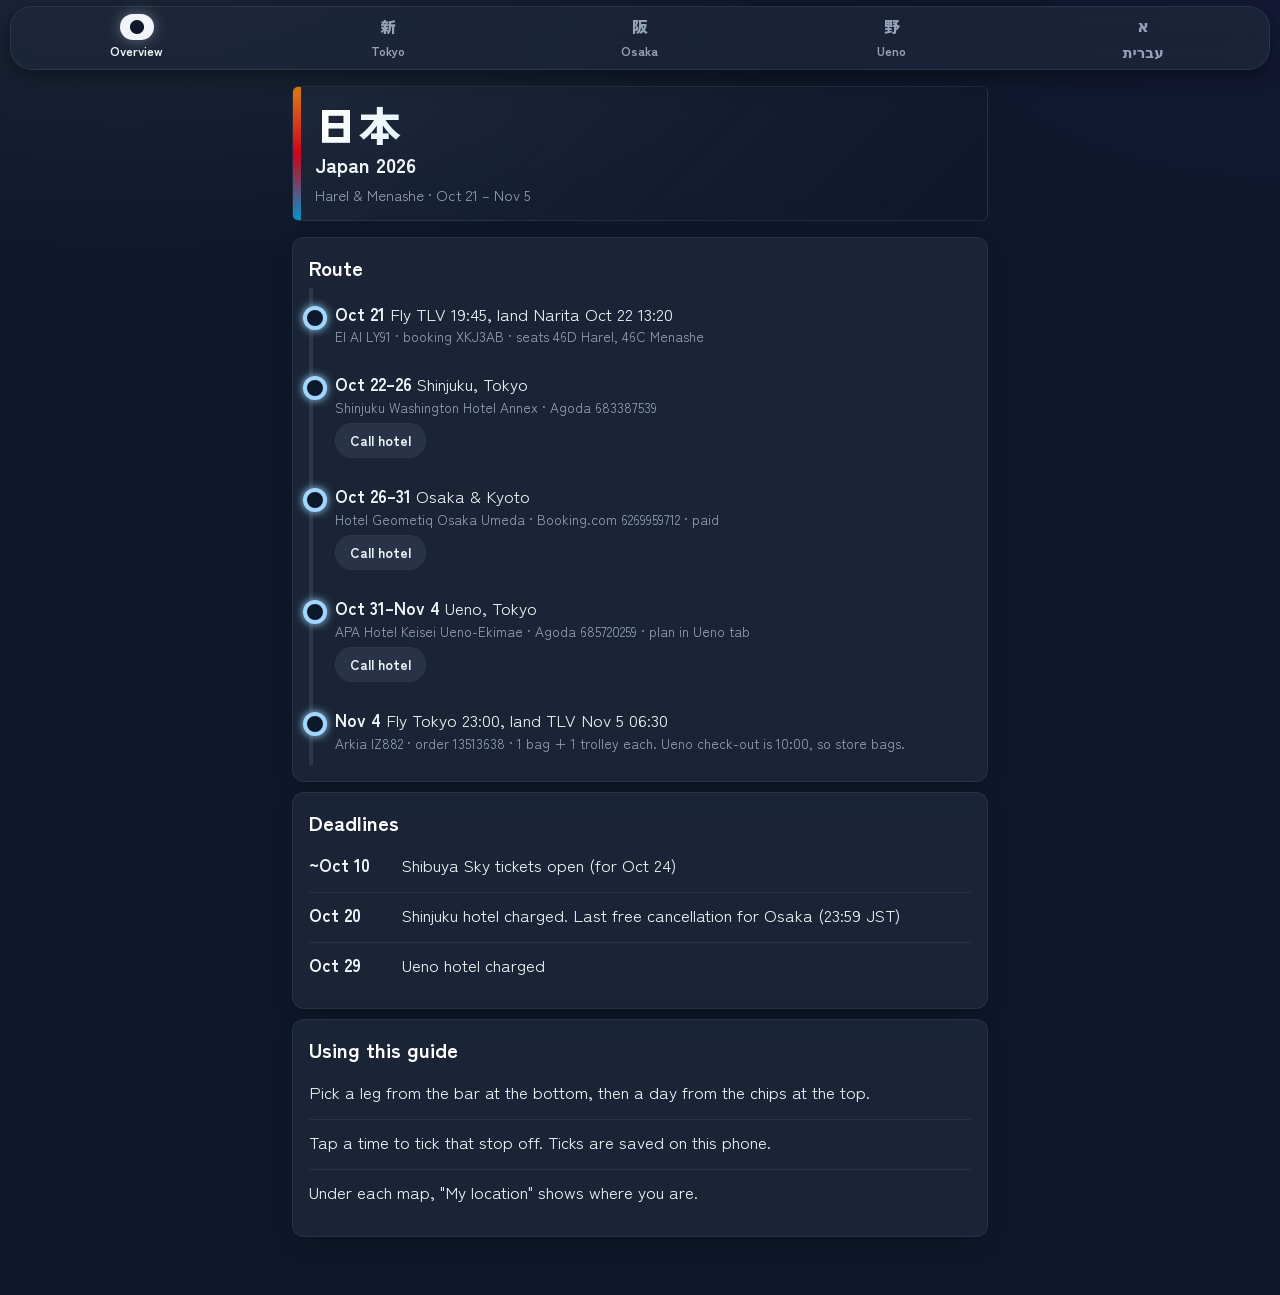
==== commit a0a16c58: "Slate dark palette with glassmorphism and gradient badges Co-Authored-By: Claude Sonnet 5.5 <noreply" ====
--- a/index.html
+++ b/index.html
@@ -181,6 +181,32 @@
 
 .pn { display:inline-flex; align-items:center; justify-content:center; min-width:20px; height:20px; padding:0 5px; margin-right:7px; border-radius:10px; background:var(--c); color:#fff; font:700 12px var(--font); vertical-align:1px; box-sizing:border-box; }
 .todo-h { margin:18px 0 6px; font:700 13px var(--font); letter-spacing:.04em; text-transform:uppercase; opacity:.7; }
+
+/* ---- Slate dark palette + glassmorphism (overrides the black theme above) ---- */
+:root { --bg:#0f172a; --surface:#1e293b; --ink:#f1f5f9; --muted:#94a3b8; --line:rgba(51,65,85,.5); --soft:rgba(51,65,85,.55); }
+body { background:radial-gradient(1200px 600px at 10% -10%,#1e293b 0%,transparent 60%),radial-gradient(900px 500px at 100% 0%,#1e1b4b55 0%,transparent 55%),#0f172a; background-attachment:fixed; }
+.plate { background:linear-gradient(135deg,rgba(30,41,59,.8),rgba(15,23,42,.7)); border-color:rgba(51,65,85,.5); backdrop-filter:blur(12px); -webkit-backdrop-filter:blur(12px); }
+.card { background:rgba(30,41,59,.8); border:1px solid rgba(51,65,85,.5); backdrop-filter:blur(12px); -webkit-backdrop-filter:blur(12px); box-shadow:0 8px 24px -12px rgba(0,0,0,.5); }
+.chips { background:rgba(15,23,42,.75); backdrop-filter:blur(12px); -webkit-backdrop-filter:blur(12px); }
+.chips button { background:rgba(30,41,59,.7); border-color:rgba(51,65,85,.6); backdrop-filter:blur(8px); -webkit-backdrop-filter:blur(8px); }
+.chips button.txt.on { background:#f1f5f9; color:#0f172a; border-color:#f1f5f9; box-shadow:0 0 14px rgba(241,245,249,.25); }
+.tabbar { background:rgba(30,41,59,.7); border-color:rgba(51,65,85,.6); backdrop-filter:blur(16px); -webkit-backdrop-filter:blur(16px); }
+.tabbar button.on .ic { background:#f1f5f9; color:#0f172a; box-shadow:0 0 14px rgba(241,245,249,.35); }
+.slot::before { background:#0f172a; }
+.route-list li::before { background:#0f172a; }
+.maptools button, .maptools label { background:rgba(51,65,85,.45); border-color:rgba(71,85,105,.5); backdrop-filter:blur(8px); -webkit-backdrop-filter:blur(8px); }
+.daymap { border-color:rgba(51,65,85,.6); }
+
+/* softer gradient badges */
+.badge { background:linear-gradient(135deg,var(--c),color-mix(in srgb,var(--c) 55%,#6366f1)); box-shadow:0 0 16px -2px var(--c); }
+.pn { background:linear-gradient(135deg,var(--c),color-mix(in srgb,var(--c) 60%,#6366f1)); }
+.route, .today-card button { background:linear-gradient(135deg,var(--c),color-mix(in srgb,var(--c) 60%,#6366f1)); }
+.tag { background:rgba(51,65,85,.55); border-color:rgba(71,85,105,.6); color:#cbd5e1; }
+.tag.book { background:linear-gradient(135deg,#f43f5e,#e11d48); border-color:rgba(251,113,133,.5); color:#fff; box-shadow:0 0 10px rgba(244,63,94,.35); }
+.tag.food { background:linear-gradient(135deg,rgba(245,158,11,.25),rgba(251,191,36,.12)); border-color:rgba(245,158,11,.4); color:#fde68a; }
+.tag.opt { background:linear-gradient(135deg,rgba(16,185,129,.25),rgba(52,211,153,.12)); border-color:rgba(16,185,129,.4); color:#a7f3d0; }
+.note { background:rgba(245,158,11,.1); color:#fde68a; border-left-color:#f59e0b; backdrop-filter:blur(8px); -webkit-backdrop-filter:blur(8px); }
+.steps { background:rgba(51,65,85,.55); }
 </style></head><body>
 <section class="leg" id="leg0">
 <header class="plate"><div class="kanji">日本</div><div class="pl-main"><h1>Japan 2026</h1><p>Harel &amp; Menashe &middot; Oct 21 &ndash; Nov 5</p></div></header>
@@ -279,7 +305,7 @@
     <tr><td>Sat Oct 24</td><td>~16,500</td><td>~12 km</td></tr>
     <tr><td>Sun Oct 25</td><td>~16,000</td><td>~11.5 km</td></tr>
   </table>
-</div></article><article class="panel" id="l1-walkin"><div class="card"><h2>Walk-in and tips</h2><ul class="plain"><li>Saved reel place, Chermside steak sandwich, Harajuku: Fri Oct 23 around 12:00, between Omotesando and Cat Street. Walk-in.</li><li>Saved reel place, Zauo Shibuya (catch your own fish): Fri Oct 23 dinner at ~18:30, after Miyashita Park. Walk-in, but check if it takes bookings for the evening.</li><li>From the Hoang Pham guide, Uobei Shibuya Dogenzaka (conveyor-belt sushi ordered on a touchscreen, sent out on a fast belt): Fri Oct 23 at ~19:30 if you skip Zauo, or a quick lunch near Shibuya Crossing. Walk-in, expect a short queue at peak hours.</li><li>From the guide, Ichiran Ramen (solo booths, tick your own order sheet): Sat Oct 24 late evening, or Oct 22 night in Shinjuku. Open 24h at most branches, walk-in.</li><li>Saved reel place, Kinpuku Sakaba, Kabukicho (all-you-can-drink): Thu Oct 22 after Golden Gai, ~21:00, or Sun Oct 25 evening if you are too tired on arrival. Walk-in. Same area as the Giant 3D Cat and Godzilla Head (Oct 22, ~19:30).</li><li>Verify opening hours on official sites before each day</li></ul></div></article><article class="panel" id="l1-todo"><div class="card"><h2>To book</h2><h3 class="todo-h">Transport</h3><ul><li>Narita Express to Shinjuku for Oct 22</li></ul><h3 class="todo-h">Attractions and tickets</h3><ul><li>Shibuya Sky, sunset slot on Oct 24: sales open 14 days ahead, so about Oct 10. Check the exact opening time on the site.</li><li>teamLab Borderless, ticket for Oct 25: usually available, so low priority. Book once plans are firm.</li></ul></div></article></main></section>
+</div></article><article class="panel" id="l1-walkin"><div class="card"><h2>Walk-in and tips</h2><ul class="plain"><li>Saved reel place, Chermside steak sandwich, Harajuku: Fri Oct 23 around 12:00, between Omotesando and Cat Street. Walk-in.</li><li>Saved reel place, Zauo Shibuya (catch your own fish): Fri Oct 23 dinner at ~18:30, after Miyashita Park. Walk-in, but check if it takes bookings for the evening.</li><li>From the Hoang Pham guide, Uobei Shibuya Dogenzaka (conveyor-belt sushi ordered on a touchscreen, sent out on a fast belt): Fri Oct 23 at ~19:30 if you skip Zauo, or a quick lunch near Shibuya Crossing. Walk-in, expect a short queue at peak hours.</li><li>From the guide, Ichiran Ramen (solo booths, tick your own order sheet): Sat Oct 24 late evening, or Oct 22 night in Shinjuku. Open 24h at most branches, walk-in.</li><li>Saved reel place, Kinpuku Sakaba, Kabukicho (all-you-can-drink): Thu Oct 22 after Golden Gai, ~21:00, or Sun Oct 25 evening if you are too tired on arrival. Walk-in. Same area as the Giant 3D Cat and Godzilla Head (Oct 22, ~19:30).</li><li>Verify opening hours on official sites before each day</li></ul></div></article><article class="panel" id="l1-todo"><div class="card"><h2>To book</h2><h3 class="todo-h">Before you fly</h3><ul><li>eSIMs, install before the flight: Ubigi unlimited for you (~$39 for 15 days, check the plan covers Oct 21 to Nov 5) and Airalo for your grandpa (10 or 20 GB / 30 days, ~$14 to $26). Check the throttling terms.</li></ul><h3 class="todo-h">Transport</h3><ul><li>Narita Express to Shinjuku for Oct 22</li></ul><h3 class="todo-h">Attractions and tickets</h3><ul><li>Shibuya Sky, sunset slot on Oct 24: sales open 14 days ahead, so about Oct 10. Check the exact opening time on the site.</li><li>teamLab Borderless, ticket for Oct 25: usually available, so low priority. Book once plans are firm.</li></ul></div></article></main></section>
 <section class="leg" id="leg2"><header class="plate"><div class="kanji">大阪</div><div class="pl-main"><h1>Osaka &amp; Kyoto</h1><p>Mon Oct 26 &ndash; Sat Oct 31 &middot; 5 nights &middot; Hotel Geometiq Osaka Umeda</p></div><div class="pl-nb"><span>&lsaquo; Shinjuku</span><span>Ueno &rsaquo;</span></div></header><nav class="chips"><button class="txt" data-p="l2-info">Info</button><button data-p="l2-day1" style="--c:#7f5fc7"><b>26</b><i>Mon</i></button><button data-p="l2-day2" style="--c:#008f8b"><b>27</b><i>Tue</i></button><button data-p="l2-day3" style="--c:#8c5528"><b>28</b><i>Wed</i></button><button data-p="l2-day4" style="--c:#d63f86"><b>29</b><i>Thu</i></button><button data-p="l2-day5" style="--c:#0068b0"><b>30</b><i>Fri</i></button><button data-p="l2-day6" style="--c:#4f9e3f"><b>31</b><i>Sat</i></button><button class="txt" data-p="l2-steps">Steps</button><button class="txt" data-p="l2-walkin">Walk-in</button><button class="txt" data-p="l2-todo">To book</button></nav><main><article class="panel" id="l2-info"><div class="card">
   <h2>Hotel &amp; Logistics</h2>
   <table>
@@ -1202,5 +1228,18 @@
   }
 })();
 
-if ("serviceWorker" in navigator) window.addEventListener("load", function () { navigator.serviceWorker.register("sw.js").catch(function () {}); });
+if ("serviceWorker" in navigator) {
+  var hadSW = !!navigator.serviceWorker.controller;
+  navigator.serviceWorker.addEventListener("controllerchange", function () {
+    if (!hadSW) { hadSW = true; return; }
+    if (document.getElementById("updbar")) return;
+    var b = document.createElement("button");
+    b.id = "updbar";
+    b.textContent = "New version available. Tap to reload";
+    b.style.cssText = "position:fixed;left:12px;right:12px;bottom:76px;z-index:9999;padding:12px;border:0;border-radius:10px;background:#222;color:#fff;font:600 15px sans-serif;box-shadow:0 2px 10px rgba(0,0,0,.4)";
+    b.onclick = function () { location.reload(); };
+    document.body.appendChild(b);
+  });
+  window.addEventListener("load", function () { navigator.serviceWorker.register("sw.js").catch(function () {}); });
+}
 </script></body></html>
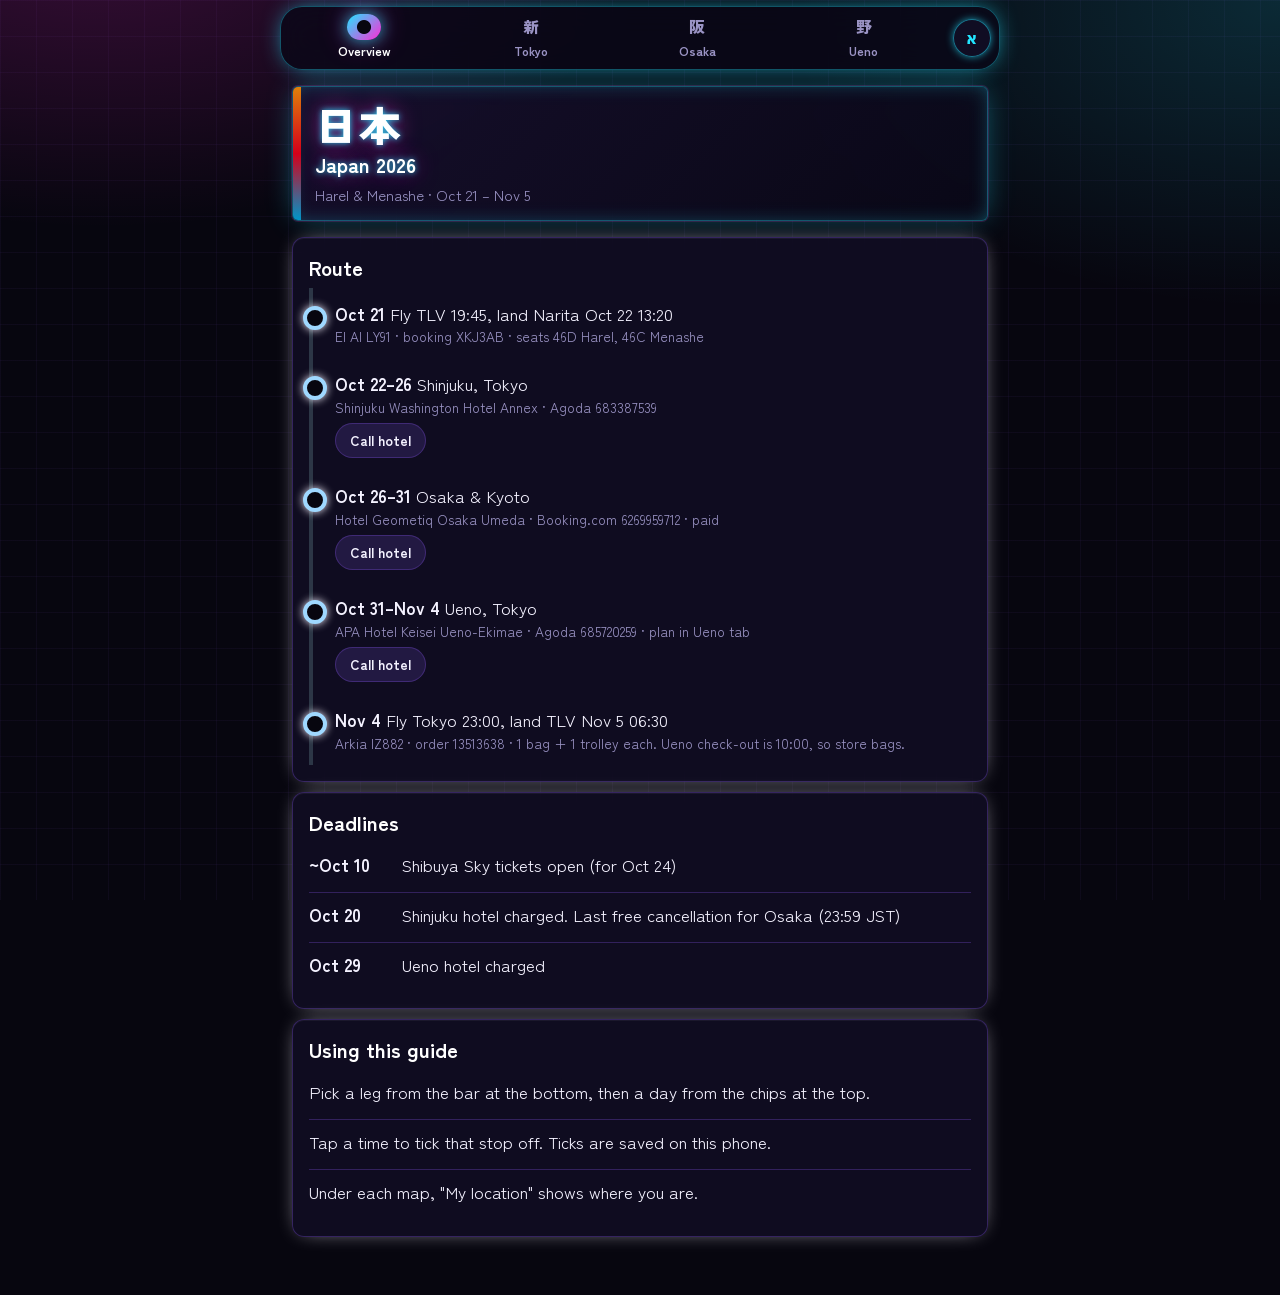
==== commit 6ccbac36: "Neon Tokyo theme, aligned time column, corner language toggle Co-Authored-By: Claude Sonnet 5.5 <nor" ====
--- a/index.html
+++ b/index.html
@@ -207,6 +207,47 @@
 .tag.opt { background:linear-gradient(135deg,rgba(16,185,129,.25),rgba(52,211,153,.12)); border-color:rgba(16,185,129,.4); color:#a7f3d0; }
 .note { background:rgba(245,158,11,.1); color:#fde68a; border-left-color:#f59e0b; backdrop-filter:blur(8px); -webkit-backdrop-filter:blur(8px); }
 .steps { background:rgba(51,65,85,.55); }
+
+/* ---- Neon Tokyo night (overrides slate above) ---- */
+:root { --bg:#07060f; --surface:#120f26; --ink:#f4f2ff; --muted:#9a93c4; --line:rgba(139,92,246,.28); --soft:rgba(139,92,246,.16); --neon-a:#22e5ff; --neon-b:#ff2bd6; --neon-c:#b6ff3b; }
+body { background:radial-gradient(900px 500px at 8% -8%,rgba(255,43,214,.20),transparent 60%),radial-gradient(900px 560px at 100% 0%,rgba(34,229,255,.16),transparent 55%),linear-gradient(rgba(139,92,246,.05) 1px,transparent 1px) 0 0/100% 36px,linear-gradient(90deg,rgba(139,92,246,.05) 1px,transparent 1px) 0 0/36px 100%,#07060f; background-attachment:fixed; }
+.plate { background:linear-gradient(135deg,rgba(24,16,48,.85),rgba(10,8,24,.8)); border:1px solid rgba(34,229,255,.35); box-shadow:0 0 0 1px rgba(255,43,214,.15),0 0 28px -6px rgba(34,229,255,.45),inset 0 0 30px -18px var(--neon-a); }
+.plate h1,.plate .kanji { color:#fff; text-shadow:0 0 6px rgba(34,229,255,.9),0 0 22px rgba(255,43,214,.6); }
+.card { background:rgba(18,15,38,.78); border:1px solid rgba(139,92,246,.3); box-shadow:0 0 22px -10px var(--c),inset 0 1px 0 rgba(255,255,255,.05); }
+.chips { background:rgba(7,6,15,.8); }
+.chips button { background:rgba(18,15,38,.8); border-color:rgba(139,92,246,.35); color:#d9d4ff; transition:box-shadow .2s,border-color .2s; }
+.chips button:hover { border-color:var(--neon-a); box-shadow:0 0 12px -2px var(--neon-a); }
+.chips button.txt.on, .chips button.on { background:linear-gradient(135deg,#22e5ff,#8b5cf6 60%,#ff2bd6); color:#07060f; border-color:transparent; box-shadow:0 0 18px rgba(34,229,255,.55),0 0 34px rgba(255,43,214,.3); }
+.tabbar { background:rgba(10,8,24,.8); border-color:rgba(34,229,255,.35); box-shadow:0 0 24px -8px var(--neon-a); }
+.tabbar button.on { color:#fff; }
+.tabbar button.on .ic { background:linear-gradient(135deg,#22e5ff,#ff2bd6); color:#07060f; box-shadow:0 0 16px rgba(34,229,255,.7),0 0 30px rgba(255,43,214,.4); }
+.slot::before { background:#07060f; border-color:var(--c); box-shadow:0 0 10px var(--c),0 0 20px -2px var(--c); }
+.route-list li::before { background:#07060f; box-shadow:0 0 8px var(--c); }
+.badge { background:linear-gradient(135deg,var(--c),#8b5cf6 80%); box-shadow:0 0 18px var(--c),0 0 36px -6px var(--c); color:#07060f; }
+.pn { background:transparent; border:1px solid var(--c); color:var(--c); box-shadow:0 0 8px -1px var(--c); }
+.route, .today-card button { background:linear-gradient(135deg,#22e5ff,#8b5cf6 65%,#ff2bd6); color:#07060f; box-shadow:0 0 16px -2px rgba(34,229,255,.7); }
+.tag { background:rgba(139,92,246,.15); border-color:rgba(139,92,246,.4); color:#d9d4ff; }
+.tag.book { background:linear-gradient(135deg,#ff2bd6,#ff3d6e); border-color:transparent; color:#fff; box-shadow:0 0 14px rgba(255,43,214,.65); }
+.tag.food { background:rgba(255,184,0,.12); border-color:rgba(255,184,0,.55); color:#ffe08a; box-shadow:0 0 10px -3px #ffb800; }
+.tag.opt { background:rgba(182,255,59,.1); border-color:rgba(182,255,59,.5); color:#d9ff9a; box-shadow:0 0 10px -3px var(--neon-c); }
+.note { background:rgba(255,184,0,.08); color:#ffe08a; border-left-color:#ffb800; box-shadow:-6px 0 18px -10px #ffb800; }
+.steps { background:rgba(139,92,246,.16); }
+.maptools button, .maptools label { background:rgba(18,15,38,.7); border-color:rgba(34,229,255,.4); color:#d9f9ff; }
+.daymap { border-color:rgba(34,229,255,.4); box-shadow:0 0 20px -8px var(--neon-a); }
+@media (prefers-reduced-motion:no-preference){ .badge{ animation:neonpulse 3.2s ease-in-out infinite; } }
+@keyframes neonpulse { 50% { box-shadow:0 0 26px var(--c),0 0 50px -4px var(--c); } }
+
+/* ---- tidy time column, aligned tab bar, corner language toggle, neon map ---- */
+.time { flex:0 0 66px; text-align:right; padding-right:0; font-variant-numeric:tabular-nums; display:flex; flex-direction:column; align-items:flex-end; justify-content:flex-start; }
+.time .tm { font-weight:900; font-size:.95rem; letter-spacing:.01em; position:relative; color:#fff; text-shadow:0 0 8px color-mix(in srgb,var(--c) 70%,transparent); }
+.time .tm.ap::before { content:"~"; position:absolute; right:100%; margin-right:2px; opacity:.5; font-weight:400; }
+.time .ts { font-size:.68rem; font-weight:500; color:var(--muted); line-height:1.2; }
+.time .tw { font-size:.72rem; font-weight:700; line-height:1.2; color:var(--neon-a); text-align:right; max-width:60px; }
+.tabbar { left:50%; right:auto; transform:translateX(-50%); width:calc(100% - 20px); max-width:720px; box-sizing:border-box; padding-right:52px; }
+.tabbar button.he { position:absolute; right:8px; top:50%; transform:translateY(-50%); flex:none; width:38px; height:38px; border-radius:50%; border:1px solid rgba(34,229,255,.5); background:rgba(18,15,38,.9); padding:0; gap:0; color:var(--neon-a); box-shadow:0 0 10px -2px var(--neon-a); }
+.tabbar button.he .ic { background:none !important; box-shadow:none !important; color:inherit !important; width:auto; height:auto; }
+.tabbar button.he .t { display:none; }
+.daymap .leaflet-tile-pane { filter:invert(1) hue-rotate(215deg) brightness(.9) contrast(1.05) saturate(1.7); }
 </style></head><body>
 <section class="leg" id="leg0">
 <header class="plate"><div class="kanji">日本</div><div class="pl-main"><h1>Japan 2026</h1><p>Harel &amp; Menashe &middot; Oct 21 &ndash; Nov 5</p></div></header>
@@ -1203,6 +1244,7 @@
   }
   btn.classList.toggle("on", he);
   btn.querySelector("span.t").textContent = he ? "English" : "עברית";
+  btn.querySelector("span.ic").textContent = he ? "EN" : "א";
   btn.onclick = function () {
     if (he) { setCookie("/en/en"); document.cookie = "googtrans=; expires=Thu, 01 Jan 1970 00:00:00 GMT; path=/"; }
     else setCookie("/en/iw");
@@ -1242,4 +1284,17 @@
   });
   window.addEventListener("load", function () { navigator.serviceWorker.register("sw.js").catch(function () {}); });
 }
+
+/* tidy times: fixed-width clock column, "~" and ranges moved to small side text */
+$$(".time").forEach(function (t) {
+  var s = t.textContent.trim(), m;
+  function pad(x) { return x.length < 5 ? "0" + x : x; }
+  if ((m = s.match(/^(~?)(\d{1,2}:\d{2})(?:-(\d{1,2}:\d{2}))?$/))) {
+    t.innerHTML = '<span class="tm' + (m[1] ? ' ap' : '') + '">' + pad(m[2]) + '</span>' + (m[3] ? '<span class="ts">to ' + pad(m[3]) + '</span>' : '');
+  } else if ((m = s.match(/^Before (\d{1,2}:\d{2})$/))) {
+    t.innerHTML = '<span class="tm">' + pad(m[1]) + '</span><span class="ts">before</span>';
+  } else {
+    t.innerHTML = '<span class="tw">' + s + '</span>';
+  }
+});
 </script></body></html>
